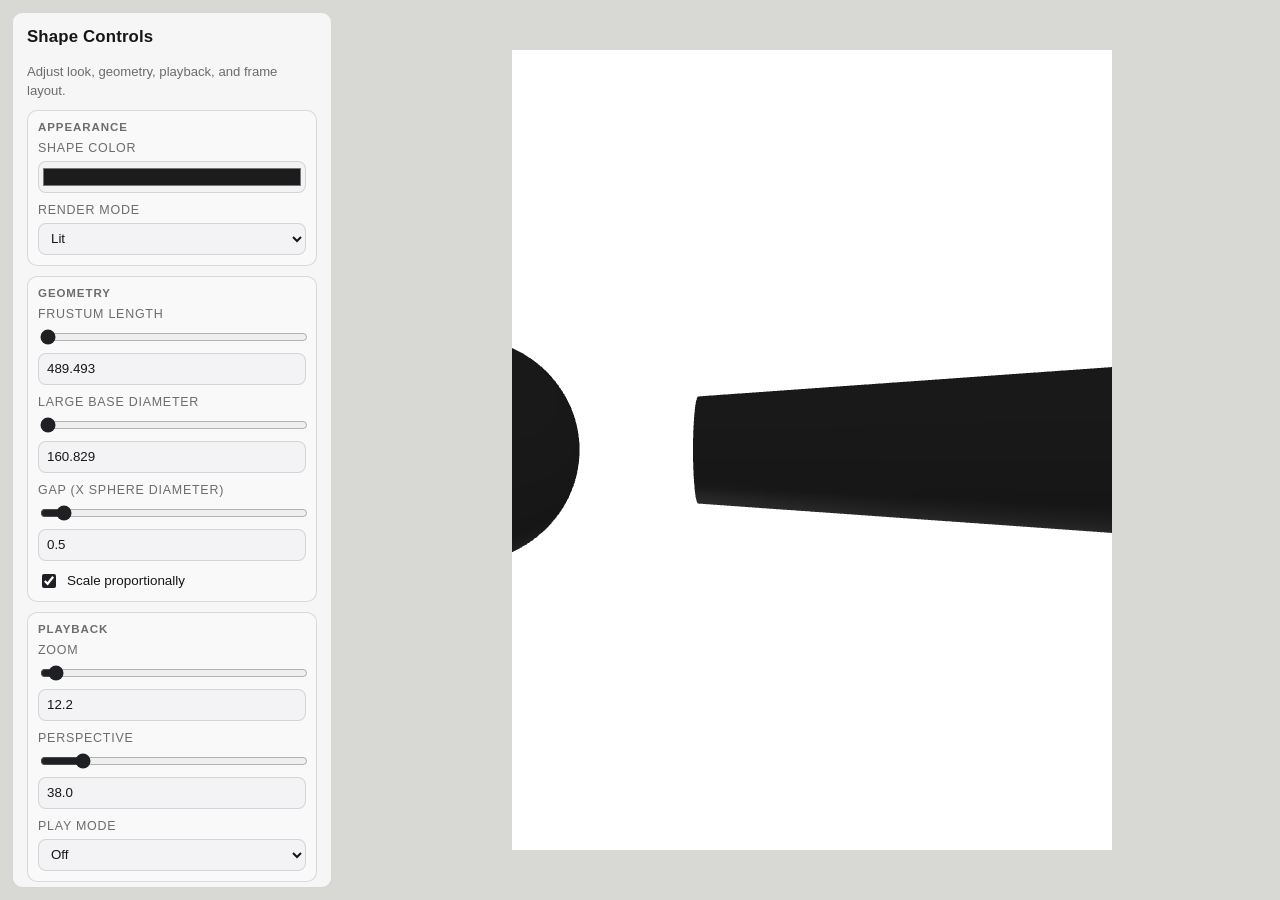
==== index.html @ 9951b4b7 "Refine interaction, geometry, and OLAB assets" ====
<!DOCTYPE html>
<html lang="en">
  <head>
    <meta charset="UTF-8" />
    <meta name="viewport" content="width=device-width, initial-scale=1.0" />
    <title>Sphere and Conical Frustum</title>
    <link rel="stylesheet" href="./styles.css" />
  </head>
  <body>
    <aside class="ui-panel">
      <h1>Shape Controls</h1>
      <p class="ui-subtitle">Adjust look, geometry, playback, and frame layout.</p>

      <section class="ui-group">
        <h2 class="group-title">Appearance</h2>
        <label class="field">
          <span>Shape color</span>
          <input id="shape-color" type="color" value="#1c1c1c" />
        </label>

        <label class="field">
          <span>Render mode</span>
          <select id="shading-mode">
            <option value="lit" selected>Lit</option>
            <option value="flat">Flat color</option>
            <option value="depth">Depth map</option>
          </select>
        </label>

        <div id="depth-controls" class="mode5-controls" hidden>
          <label class="toggle">
            <input id="depth-blur-toggle" type="checkbox" />
            <span>模糊</span>
          </label>
          <label class="toggle">
            <input id="depth-dynamic-toggle" type="checkbox" />
            <span>动态</span>
          </label>
        </div>
      </section>

      <section class="ui-group">
        <h2 class="group-title">Geometry</h2>
        <label class="field">
          <span>Frustum length</span>
          <input id="frustum-length-range" type="range" min="489.493138" max="10000" step="0.1" value="489.493138" />
          <input id="frustum-length-number" type="number" min="489.493138" max="10000" step="0.1" value="489.493138" />
        </label>

        <label class="field">
          <span>Large base diameter</span>
          <input id="frustum-diameter-range" type="range" min="160.829039" max="3285.6240" step="0.1" value="160.829039" />
          <input id="frustum-diameter-number" type="number" min="160.829039" max="3285.6240" step="0.1" value="160.829039" />
        </label>

        <label class="field">
          <span>Gap (x sphere diameter)</span>
          <input id="gap-range" type="range" min="0" max="8" step="0.1" value="0.5" />
          <input id="gap-number" type="number" min="0" max="8" step="0.1" value="0.5" />
        </label>

        <label class="toggle">
          <input id="proportion-lock" type="checkbox" checked />
          <span>Scale proportionally</span>
        </label>
      </section>

      <section class="ui-group">
        <h2 class="group-title">Playback</h2>
        <label class="field">
          <span>Zoom</span>
          <input id="zoom-range" type="range" min="5" max="220" step="0.1" value="12.2" />
          <input id="zoom-number" type="number" min="5" max="220" step="0.1" value="12.2" />
        </label>

        <label class="field">
          <span>Perspective</span>
          <input id="perspective-range" type="range" min="12" max="200" step="0.1" value="38" />
          <input id="perspective-number" type="number" min="12" max="200" step="0.1" value="38" />
        </label>

        <label class="field">
          <span>Play mode</span>
          <select id="play-mode">
            <option value="off" selected>Off</option>
            <option value="play1">1 Organic orbit</option>
            <option value="play2">2 Organic size flow</option>
            <option value="play3">3 Long fixed orbit</option>
            <option value="play4">4 Auto-fit frustum</option>
            <option value="play5">5 Hold-spin loop</option>
            <option value="play6">6 Shape / OLAB switch</option>
          </select>
        </label>

        <div id="mode4-controls" class="mode4-controls" hidden>
          <label class="field">
            <span>5 expanded length</span>
            <input
              id="mode4-expanded-length-input"
              type="number"
              min="489.493138"
              max="10000"
              step="1"
              value="3500"
            />
          </label>

          <label class="field">
            <span>5 easing</span>
            <input id="mode4-ease-range" type="range" min="0" max="1" step="0.01" value="1" />
            <input id="mode4-ease-number" type="number" min="0" max="1" step="0.01" value="1" />
          </label>

          <label class="field">
            <span>5 zoom amount</span>
            <input id="mode4-zoom-amount-range" type="range" min="0" max="120" step="0.1" value="120" />
            <input id="mode4-zoom-amount-number" type="number" min="0" max="120" step="0.1" value="120" />
          </label>

          <label class="field">
            <span>5 image mode</span>
            <select id="mode4-image-mode">
              <option value="mask" selected>Mask (screen-locked)</option>
              <option value="follow">Follow base rotation</option>
            </select>
          </label>

          <label class="field">
            <span>5 mask images</span>
            <input id="mode4-images-input" type="file" accept="image/*" multiple />
          </label>
          <button id="clear-mode4-images-btn" type="button">Clear Play5 Images</button>
          <input id="mode4-replace-input" type="file" accept="image/*" hidden />
          <div id="mode4-images-list" class="mode4-images-list"></div>
          <p id="mode4-images-status" class="copy-status"></p>
        </div>

        <div id="mode5-controls" class="mode5-controls" hidden>
          <label class="field">
            <span>6 center mode</span>
            <select id="mode5-center-mode">
              <option value="anchor" selected>Sphere / O center</option>
              <option value="full">Whole figure center (realtime)</option>
            </select>
          </label>
          <label class="toggle">
            <input id="mode5-stack-toggle" type="checkbox" />
            <span>6 stacked swap</span>
          </label>
        </div>
      </section>

      <section class="ui-group">
        <h2 class="group-title">Frame</h2>
        <label class="field">
          <span>Frame background</span>
          <input id="frame-bg-color" type="color" value="#ffffff" />
        </label>

        <div class="frame-size">
          <label class="field compact">
            <span>Frame width</span>
            <input id="frame-width-input" type="number" min="260" max="2200" step="1" value="600" />
          </label>
          <label class="field compact">
            <span>Frame height</span>
            <input id="frame-height-input" type="number" min="300" max="2200" step="1" value="800" />
          </label>
        </div>

        <label class="field">
          <span>Background image</span>
          <input id="frame-image-input" type="file" accept="image/*" />
        </label>
        <button id="clear-image-btn" type="button">Clear Background Image</button>
      </section>

      <section class="ui-group">
        <h2 class="group-title">Rotation</h2>
        <div class="angles">
          <label><span>X</span><input id="rot-x-input" type="number" step="0.1" value="0" /></label>
          <label><span>Y</span><input id="rot-y-input" type="number" step="0.1" value="0" /></label>
          <label><span>Z</span><input id="rot-z-input" type="number" step="0.1" value="0" /></label>
        </div>
      </section>

      <section class="ui-group ui-actions">
        <button id="reset-btn" type="button">Reset</button>
        <button id="copy-svg-btn" type="button">Copy Current Frame As SVG</button>
      </section>
      <p id="copy-status" class="copy-status"></p>
    </aside>

    <main id="frame-shell">
      <div id="frame" style="width: 600px; height: 800px">
        <img id="frame-bg-image" alt="" />
        <div id="mode5-olab-wrap" class="mode5-olab-wrap" aria-hidden="true">
          <svg id="mode5-olab-svg" class="mode5-olab-svg" viewBox="0 0 155 47" xmlns="http://www.w3.org/2000/svg" aria-hidden="true">
            <g id="mode5-olab-lab" class="mode5-olab-lab">
              <path fill-rule="evenodd" clip-rule="evenodd" d="M67.8354 36.6297H77.8176V46.1561H67.4966C65.9109 46.1561 64.391 45.5224 63.2748 44.3959L60.071 41.1625C58.9683 40.0495 58.3496 38.5461 58.3496 36.9794L58.3496 0H67.8354V36.6297Z" fill="currentColor"/>
              <path fill-rule="evenodd" clip-rule="evenodd" d="M99.0328 8.7989C106.7 8.79955 112.915 15.0164 112.915 22.6835V36.6675H117.485V46.1289H105.853V36.9833H103.513L100.893 41.4563C99.0394 44.6208 95.647 46.5654 91.9796 46.5654L91.3666 46.5491H91.3544C85.0505 46.2304 80.2625 41.7082 79.9362 35.3866V35.3745L79.9199 34.7614V34.7513C79.92 28.1611 85.4693 22.6663 92.2882 22.6815L97.9005 22.6926L103.513 22.7038V22.1862C103.512 19.7118 101.507 17.7069 99.0328 17.7061L83.9594 17.7041L83.9635 8.79688L99.0328 8.7989ZM92.2679 30.7219C90.3013 30.7177 88.7138 32.2959 88.7135 34.2296C88.7135 36.0873 90.2015 37.7718 92.3592 37.7718C96.7149 37.7714 103.178 31.3239 103.178 31.3239V30.7219H92.2679Z" fill="currentColor"/>
              <path fill-rule="evenodd" clip-rule="evenodd" d="M129.517 16.9707H131.866L134.06 13.2678C135.791 10.3461 138.94 8.55895 142.336 8.57027C150.042 8.5759 154.988 15.9028 154.988 25.1932V29.8234C154.988 38.9702 150.301 46.5641 142.336 46.5641C138.939 46.5641 135.795 44.7687 134.069 41.8431L131.866 38.1097H129.517V46.1621H119.977V0H129.517V16.9707ZM138.246 17.7921C133.951 17.7926 130.934 22.2185 130.934 25.1932V29.8234C130.934 33.4949 134.609 37.334 138.246 37.3341C142.716 37.3333 145.559 33.3132 145.559 29.8234V25.1932C145.558 22.2654 143.177 17.7921 138.246 17.7921Z" fill="currentColor"/>
            </g>
            <path fill-rule="evenodd" clip-rule="evenodd" d="M18.9553 8.63281C29.423 8.63336 37.9085 17.1203 37.9085 27.5881C37.9083 38.0557 29.4228 46.5408 18.9553 46.5414C8.48735 46.5414 0.00026142 38.0561 0 27.5881C0 17.12 8.48715 8.63281 18.9553 8.63281ZM18.9492 18.4434C13.8993 18.4437 9.8065 22.538 9.80649 27.5881C9.80649 32.6382 13.8993 36.7325 18.9492 36.7328C23.9995 36.7328 28.0939 32.6384 28.0939 27.5881C28.0939 22.5378 23.9995 18.4434 18.9492 18.4434Z" fill="currentColor"/>
          </svg>
        </div>
        <canvas id="scene"></canvas>
      </div>
      <div id="resize-handle" aria-label="Resize frame" title="Drag to resize"></div>
    </main>

    <script>
      (function () {
        function showError(message) {
          var box = document.getElementById("runtime-error-box");
          if (!box) {
            box = document.createElement("div");
            box.id = "runtime-error-box";
            box.style.position = "fixed";
            box.style.right = "14px";
            box.style.bottom = "14px";
            box.style.maxWidth = "min(560px, calc(100vw - 28px))";
            box.style.padding = "10px 12px";
            box.style.borderRadius = "12px";
            box.style.fontFamily = "ui-monospace, SFMono-Regular, Menlo, monospace";
            box.style.fontSize = "12px";
            box.style.lineHeight = "1.4";
            box.style.color = "#fff";
            box.style.background = "rgba(140, 10, 10, 0.9)";
            box.style.boxShadow = "0 10px 30px rgba(0,0,0,0.25)";
            box.style.zIndex = "9999";
            document.body.appendChild(box);
          }
          box.textContent = message;
        }

        window.addEventListener("error", function (event) {
          if (!event) return;
          var msg = event.message || "Unknown runtime error";
          var file = event.filename ? " @ " + event.filename : "";
          var line = event.lineno ? ":" + event.lineno : "";
          showError("JS Error: " + msg + file + line);
        });

        window.addEventListener("unhandledrejection", function (event) {
          var reason = event && event.reason ? String(event.reason) : "Unknown promise rejection";
          showError("Promise Error: " + reason);
        });
      })();
    </script>
    <script src="./main.js"></script>
  </body>
</html>
---- styles.css ----
:root {
  --bg-flat: #d8d8d4;
  --panel: rgba(248, 248, 249, 0.94);
  --frame-bg: #ffffff;
  --text: #151618;
  --muted: rgba(21, 22, 24, 0.62);
  --border: rgba(21, 22, 24, 0.14);
  --accent: #1f2023;
}

* {
  box-sizing: border-box;
}

html,
body {
  margin: 0;
  width: 100%;
  height: 100%;
  overflow: hidden;
  background: var(--bg-flat);
  color: var(--text);
  font-family:
    Arial,
    "Helvetica Neue",
    "Noto Sans SC",
    "PingFang SC",
    "Microsoft YaHei",
    sans-serif;
}

body {
  position: relative;
}

.ui-panel {
  position: fixed;
  top: 12px;
  left: 12px;
  bottom: 12px;
  z-index: 10;
  width: min(320px, calc(100vw - 24px));
  padding: 14px 14px 16px;
  border: 1px solid var(--border);
  border-radius: 10px;
  background: var(--panel);
  backdrop-filter: blur(6px);
  overflow: auto;
  display: grid;
  align-content: start;
  gap: 10px;
}

.ui-panel h1 {
  margin: 0;
  font-size: 1.05rem;
  font-weight: 600;
  letter-spacing: 0.01em;
}

.ui-subtitle {
  margin: 0.3rem 0 0;
  color: var(--muted);
  font-size: 0.82rem;
  line-height: 1.45;
}

.ui-group {
  border: 1px solid var(--border);
  border-radius: 10px;
  background: rgba(255, 255, 255, 0.3);
  padding: 10px;
}

.group-title {
  margin: 0 0 8px;
  font-size: 0.72rem;
  text-transform: uppercase;
  letter-spacing: 0.08em;
  color: var(--muted);
  font-weight: 600;
}

.field {
  display: grid;
  gap: 6px;
  margin: 0;
}

.field span {
  font-size: 0.78rem;
  text-transform: uppercase;
  letter-spacing: 0.06em;
  color: var(--muted);
}

.field input[type="range"] {
  width: 100%;
  accent-color: var(--accent);
}

.ui-group .field + .field {
  margin-top: 10px;
}

.field input[type="number"],
.field input[type="color"],
.field select {
  width: 100%;
  height: 32px;
  border: 1px solid var(--border);
  border-radius: 8px;
  background: #f3f3f5;
  color: var(--text);
  padding: 6px 8px;
  font-family: inherit;
  outline: none;
  transition: border-color 120ms ease;
}

.field input[type="number"]:focus,
.field input[type="color"]:focus,
.field select:focus {
  border-color: rgba(31, 32, 35, 0.45);
}

.field input[type="file"] {
  width: 100%;
  min-height: 32px;
  border: 1px solid var(--border);
  border-radius: 8px;
  background: #f3f3f5;
  color: var(--muted);
  padding: 5px 7px;
  font-family: inherit;
  font-size: 0.78rem;
}

.field input[type="file"]::file-selector-button {
  margin-right: 10px;
  border: 1px solid var(--border);
  border-radius: 6px;
  background: #ececef;
  color: var(--text);
  padding: 5px 8px;
  font-family: inherit;
  font-size: 0.78rem;
  cursor: pointer;
}

.field input[type="color"] {
  padding: 2px;
}

.toggle {
  display: flex;
  align-items: center;
  gap: 8px;
  margin: 10px 0 0;
  font-size: 0.84rem;
}

.toggle input {
  width: 14px;
  height: 14px;
  accent-color: var(--accent);
}

.frame-size {
  display: grid;
  grid-template-columns: 1fr 1fr;
  gap: 8px;
}

.frame-size .field + .field {
  margin-top: 0;
}

.field.compact {
  margin-bottom: 0;
}

#reset-btn {
  width: 100%;
  height: 34px;
  border: 1px solid var(--border);
  border-radius: 8px;
  background: #f0f0f2;
  color: var(--text);
  font: inherit;
  font-size: 0.86rem;
  letter-spacing: 0.02em;
  cursor: pointer;
}

#reset-btn:hover {
  background: #e8e8eb;
}

#copy-svg-btn {
  width: 100%;
  height: 34px;
  border: 1px solid var(--border);
  border-radius: 8px;
  background: #f0f0f2;
  color: var(--text);
  font: inherit;
  font-size: 0.84rem;
  letter-spacing: 0.01em;
  cursor: pointer;
}

#copy-svg-btn:hover {
  background: #e8e8eb;
}

#clear-image-btn,
#clear-mode4-images-btn {
  margin-top: 8px;
  width: 100%;
  height: 32px;
  border: 1px solid var(--border);
  border-radius: 8px;
  background: #f3f3f5;
  color: var(--text);
  font: inherit;
  font-size: 0.8rem;
  letter-spacing: 0.01em;
  cursor: pointer;
}

.mode4-controls {
  margin-top: 10px;
  padding-top: 10px;
  border-top: 1px solid var(--border);
}

.mode5-controls {
  margin-top: 10px;
  padding-top: 10px;
  border-top: 1px solid var(--border);
}

.ui-actions {
  display: grid;
  gap: 8px;
}

#clear-image-btn:hover,
#clear-mode4-images-btn:hover {
  background: #ececef;
}

.mode4-images-list {
  margin-top: 8px;
  display: grid;
  gap: 8px;
}

.mode4-images-empty {
  border: 1px dashed var(--border);
  border-radius: 8px;
  padding: 8px;
  font-size: 0.76rem;
  color: var(--muted);
  background: #f3f3f5;
}

.mode4-image-item {
  display: grid;
  grid-template-columns: 56px 1fr;
  gap: 8px;
  padding: 7px;
  border: 1px solid var(--border);
  border-radius: 8px;
  background: #f5f5f7;
}

.mode4-image-item.is-current {
  border-color: rgba(31, 32, 35, 0.35);
  background: #efeff2;
}

.mode4-image-thumb {
  width: 56px;
  height: 56px;
  border-radius: 6px;
  object-fit: cover;
  border: 1px solid rgba(21, 22, 24, 0.12);
  background: #e9e9ec;
}

.mode4-image-main {
  min-width: 0;
  display: grid;
  gap: 6px;
}

.mode4-image-label {
  font-size: 0.75rem;
  color: var(--text);
  white-space: nowrap;
  overflow: hidden;
  text-overflow: ellipsis;
}

.mode4-image-actions {
  display: flex;
  gap: 6px;
}

.mode4-image-actions button {
  height: 24px;
  padding: 0 8px;
  border: 1px solid var(--border);
  border-radius: 6px;
  background: #eeeeF1;
  color: var(--text);
  font: inherit;
  font-size: 0.72rem;
  cursor: pointer;
}

.mode4-image-actions button:hover {
  background: #e5e5e9;
}

.angles {
  margin-top: 10px;
  padding: 8px 10px;
  border: 1px solid var(--border);
  border-radius: 8px;
  background: #f3f3f5;
  display: grid;
  gap: 4px;
}

.angles label {
  display: flex;
  align-items: center;
  justify-content: space-between;
  font-size: 0.78rem;
  gap: 8px;
}

.angles span {
  text-transform: uppercase;
  letter-spacing: 0.05em;
  color: var(--muted);
}

.angles output {
  font-family: ui-monospace, SFMono-Regular, Menlo, monospace;
  color: var(--text);
}

.angles input {
  width: 86px;
  height: 26px;
  border: 1px solid var(--border);
  border-radius: 6px;
  background: #f7f7f8;
  color: var(--text);
  padding: 2px 6px;
  text-align: right;
  font-family: ui-monospace, SFMono-Regular, Menlo, monospace;
}

.copy-status {
  min-height: 1.1em;
  margin: 0;
  font-size: 0.76rem;
  color: var(--muted);
}

#frame-shell {
  position: fixed;
  left: var(--workspace-left, 0px);
  top: 0;
  right: 0;
  bottom: 0;
  display: flex;
  align-items: center;
  justify-content: center;
  z-index: 1;
  --frame-w: 600px;
  --frame-h: 800px;
  pointer-events: none;
}

#frame {
  position: relative;
  background: var(--frame-bg);
  overflow: hidden;
  pointer-events: auto;
  perspective: 980px;
  transform-style: preserve-3d;
}

#frame-bg-image {
  position: absolute;
  inset: 0;
  width: 100%;
  height: 100%;
  object-fit: contain;
  z-index: 0;
  pointer-events: none;
  user-select: none;
  display: none;
}

#frame.has-image #frame-bg-image {
  display: block;
}

#mode5-olab-wrap,
.mode5-olab-wrap {
  position: absolute;
  left: 0;
  top: 0;
  width: 0;
  height: 0;
  z-index: 2;
  pointer-events: none;
  display: none;
  transform-style: preserve-3d;
  will-change: transform, left, top, width, height;
}

#frame.mode5-olab-active #mode5-olab-wrap,
#frame.mode5-olab-active .mode5-olab-wrap {
  display: block;
}

#mode5-olab-svg,
.mode5-olab-svg {
  position: absolute;
  inset: 0;
  width: 100%;
  height: 100%;
  display: block;
  color: var(--text);
  transform-style: preserve-3d;
  transform-box: view-box;
  transform-origin: 18.95425px 27.587105px;
  backface-visibility: visible;
  -webkit-backface-visibility: visible;
  will-change: transform;
}

#mode5-olab-o-svg,
.mode5-olab-o-svg {
  position: absolute;
  inset: 0;
  width: 100%;
  height: 100%;
  display: block;
  color: var(--text);
}

#scene {
  position: relative;
  z-index: 1;
  display: block;
  width: 100%;
  height: 100%;
  cursor: grab;
  touch-action: none;
}

#scene:active {
  cursor: grabbing;
}

#resize-handle {
  position: absolute;
  left: calc(50% + var(--frame-w) / 2 + 8px);
  top: calc(50% + var(--frame-h) / 2 + 8px);
  width: 16px;
  height: 16px;
  cursor: nwse-resize;
  border-right: 2px solid rgba(31, 32, 35, 0.55);
  border-bottom: 2px solid rgba(31, 32, 35, 0.55);
  opacity: 0;
  transition: opacity 140ms ease;
  pointer-events: auto;
}

#frame-shell:hover #resize-handle,
#resize-handle:hover,
#resize-handle.active {
  opacity: 1;
}

@media (max-width: 640px) {
  .ui-panel {
    top: 8px;
    left: 8px;
    right: 8px;
    bottom: auto;
    width: auto;
    max-height: min(58vh, 460px);
  }

  #frame {
    max-width: calc(100vw - 14px);
    max-height: calc(100vh - 14px);
  }

  #resize-handle {
    left: calc(50% + var(--frame-w) / 2 + 5px);
    top: calc(50% + var(--frame-h) / 2 + 5px);
  }
}
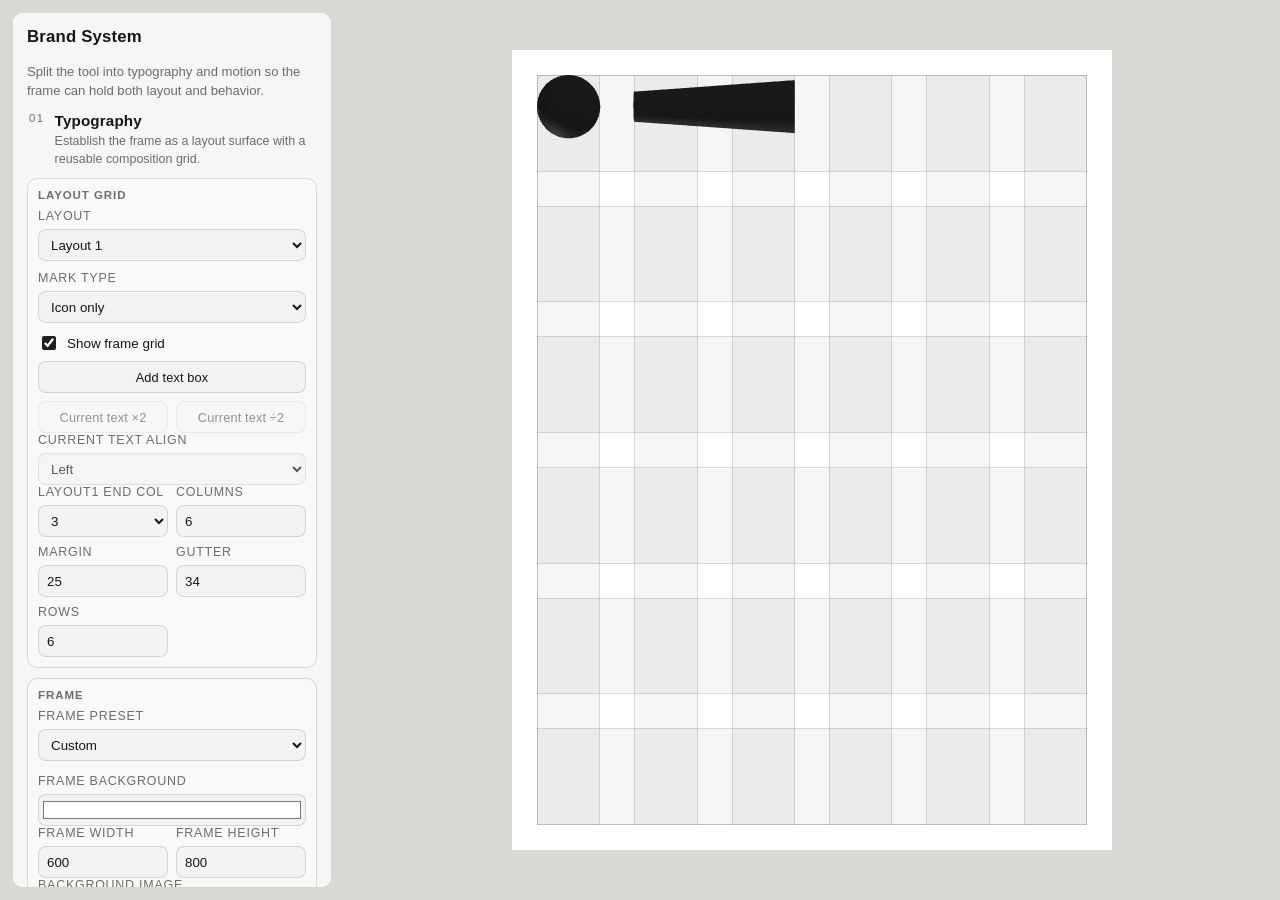
==== commit c8c409c3: "Switch text boxes to SVG bbox measurement" ====
--- a/index.html
+++ b/index.html
@@ -8,75 +8,206 @@
   </head>
   <body>
     <aside class="ui-panel">
-      <h1>Shape Controls</h1>
-      <p class="ui-subtitle">Adjust look, geometry, playback, and frame layout.</p>
-
-      <section class="ui-group">
-        <h2 class="group-title">Appearance</h2>
-        <label class="field">
-          <span>Shape color</span>
-          <input id="shape-color" type="color" value="#1c1c1c" />
-        </label>
-
-        <label class="field">
-          <span>Render mode</span>
-          <select id="shading-mode">
-            <option value="lit" selected>Lit</option>
-            <option value="flat">Flat color</option>
-            <option value="depth">Depth map</option>
-          </select>
-        </label>
-
-        <div id="depth-controls" class="mode5-controls" hidden>
-          <label class="toggle">
-            <input id="depth-blur-toggle" type="checkbox" />
-            <span>模糊</span>
-          </label>
-          <label class="toggle">
-            <input id="depth-dynamic-toggle" type="checkbox" />
-            <span>动态</span>
-          </label>
-        </div>
+      <h1>Brand System</h1>
+      <p class="ui-subtitle">Split the tool into typography and motion so the frame can hold both layout and behavior.</p>
+
+      <section class="ui-section">
+        <div class="section-head">
+          <p class="section-index">01</p>
+          <div class="section-copy">
+            <h2>Typography</h2>
+            <p>Establish the frame as a layout surface with a reusable composition grid.</p>
+          </div>
+        </div>
+
+        <section class="ui-group">
+          <h2 class="group-title">Layout Grid</h2>
+          <label class="field">
+            <span>Layout</span>
+            <select id="type-layout-select">
+              <option value="free">Free</option>
+              <option value="layout1" selected>Layout 1</option>
+            </select>
+          </label>
+
+          <label class="field">
+            <span>Mark type</span>
+            <select id="type-mark-mode-select">
+              <option value="icon" selected>Icon only</option>
+              <option value="combination">Combination mark</option>
+              <option value="separate">Separate mark</option>
+              <option value="wordmark">Wordmark only</option>
+            </select>
+          </label>
+
+          <label class="toggle">
+            <input id="type-grid-toggle" type="checkbox" checked />
+            <span>Show frame grid</span>
+          </label>
+
+          <button id="type-add-text-btn" type="button">Add text box</button>
+
+          <div class="field-grid field-grid-compact">
+            <button id="type-text-scale-up-btn" type="button">Current text ×2</button>
+            <button id="type-text-scale-down-btn" type="button">Current text ÷2</button>
+          </div>
+
+          <label class="field">
+            <span>Current text align</span>
+            <select id="type-text-align-select">
+              <option value="left" selected>Left</option>
+              <option value="center">Center</option>
+            </select>
+          </label>
+
+          <div class="field-grid field-grid-compact">
+            <label class="field compact">
+              <span>Layout1 end col</span>
+              <select id="type-layout1-end-col-input">
+                <option value="1">1</option>
+                <option value="2">2</option>
+                <option value="3" selected>3</option>
+                <option value="6">6</option>
+              </select>
+            </label>
+            <label class="field compact">
+              <span>Columns</span>
+              <input id="type-grid-columns-input" type="number" min="2" max="12" step="1" value="6" />
+            </label>
+            <label class="field compact">
+              <span>Margin</span>
+              <input id="type-grid-margin-input" type="number" min="0" max="240" step="1" value="48" />
+            </label>
+            <label class="field compact">
+              <span>Gutter</span>
+              <input id="type-grid-gutter-input" type="number" min="0" max="120" step="1" value="16" />
+            </label>
+            <label class="field compact">
+              <span>Rows</span>
+              <input id="type-grid-baseline-input" type="number" min="6" max="6" step="1" value="6" disabled />
+            </label>
+          </div>
+        </section>
+
+        <section class="ui-group">
+          <h2 class="group-title">Frame</h2>
+          <label class="field">
+            <span>Frame preset</span>
+            <select id="frame-preset-select">
+              <option value="custom" selected>Custom</option>
+              <option value="a4-portrait">A4 Portrait</option>
+              <option value="a4-landscape">A4 Landscape</option>
+              <option value="a5-portrait">A5 Portrait</option>
+              <option value="letter-portrait">US Letter Portrait</option>
+              <option value="letter-landscape">US Letter Landscape</option>
+              <option value="instagram-post">Instagram Post</option>
+              <option value="instagram-portrait">Instagram Portrait</option>
+              <option value="instagram-story">Instagram Story / Reel</option>
+              <option value="youtube-thumb">YouTube Thumbnail</option>
+              <option value="presentation-16x9">Presentation 16:9</option>
+            </select>
+          </label>
+          <p id="frame-preset-note" class="copy-status"></p>
+
+          <label class="field">
+            <span>Frame background</span>
+            <input id="frame-bg-color" type="color" value="#ffffff" />
+          </label>
+
+          <div class="frame-size">
+            <label class="field compact">
+              <span>Frame width</span>
+              <input id="frame-width-input" type="number" min="100" max="2200" step="1" value="600" />
+            </label>
+            <label class="field compact">
+              <span>Frame height</span>
+              <input id="frame-height-input" type="number" min="100" max="2200" step="1" value="800" />
+            </label>
+          </div>
+
+          <label class="field">
+            <span>Background image</span>
+            <input id="frame-image-input" type="file" accept="image/*" />
+          </label>
+          <button id="clear-image-btn" type="button">Clear Background Image</button>
+        </section>
       </section>
 
-      <section class="ui-group">
-        <h2 class="group-title">Geometry</h2>
-        <label class="field">
-          <span>Frustum length</span>
-          <input id="frustum-length-range" type="range" min="489.493138" max="10000" step="0.1" value="489.493138" />
-          <input id="frustum-length-number" type="number" min="489.493138" max="10000" step="0.1" value="489.493138" />
-        </label>
-
-        <label class="field">
-          <span>Large base diameter</span>
-          <input id="frustum-diameter-range" type="range" min="160.829039" max="3285.6240" step="0.1" value="160.829039" />
-          <input id="frustum-diameter-number" type="number" min="160.829039" max="3285.6240" step="0.1" value="160.829039" />
-        </label>
-
-        <label class="field">
-          <span>Gap (x sphere diameter)</span>
-          <input id="gap-range" type="range" min="0" max="8" step="0.1" value="0.5" />
-          <input id="gap-number" type="number" min="0" max="8" step="0.1" value="0.5" />
-        </label>
-
-        <label class="toggle">
-          <input id="proportion-lock" type="checkbox" checked />
-          <span>Scale proportionally</span>
-        </label>
-      </section>
-
-      <section class="ui-group">
-        <h2 class="group-title">Playback</h2>
-        <label class="field">
-          <span>Zoom</span>
-          <input id="zoom-range" type="range" min="5" max="220" step="0.1" value="12.2" />
-          <input id="zoom-number" type="number" min="5" max="220" step="0.1" value="12.2" />
-        </label>
+      <section class="ui-section">
+        <div class="section-head">
+          <p class="section-index">02</p>
+          <div class="section-copy">
+            <h2>Motion System</h2>
+            <p>Control the form, rendering, and all playback behaviors that drive the animated identity.</p>
+          </div>
+        </div>
+
+        <section class="ui-group">
+          <h2 class="group-title">Appearance</h2>
+          <label class="field">
+            <span>Shape color</span>
+            <input id="shape-color" type="color" value="#1c1c1c" />
+          </label>
+
+          <label class="field">
+            <span>Render mode</span>
+            <select id="shading-mode">
+              <option value="lit" selected>Lit</option>
+              <option value="flat">Flat color</option>
+              <option value="depth">Depth map</option>
+            </select>
+          </label>
+
+          <div id="depth-controls" class="mode5-controls" hidden>
+            <label class="toggle">
+              <input id="depth-blur-toggle" type="checkbox" />
+              <span>模糊</span>
+            </label>
+            <label class="toggle">
+              <input id="depth-dynamic-toggle" type="checkbox" />
+              <span>动态</span>
+            </label>
+          </div>
+        </section>
+
+        <section class="ui-group">
+          <h2 class="group-title">Geometry</h2>
+          <label class="field">
+            <span>Frustum length</span>
+            <input id="frustum-length-range" type="range" min="489.493138" max="10000" step="0.1" value="489.493138" />
+            <input id="frustum-length-number" type="number" min="489.493138" max="10000" step="0.1" value="489.493138" />
+          </label>
+
+          <label class="field">
+            <span>Large base diameter</span>
+            <input id="frustum-diameter-range" type="range" min="160.829039" max="3285.6240" step="0.1" value="160.829039" />
+            <input id="frustum-diameter-number" type="number" min="160.829039" max="3285.6240" step="0.1" value="160.829039" />
+          </label>
+
+          <label class="field">
+            <span>Gap (x sphere diameter)</span>
+            <input id="gap-range" type="range" min="0" max="8" step="0.1" value="0.5" />
+            <input id="gap-number" type="number" min="0" max="8" step="0.1" value="0.5" />
+          </label>
+
+          <label class="toggle">
+            <input id="proportion-lock" type="checkbox" checked />
+            <span>Scale proportionally</span>
+          </label>
+        </section>
+
+        <section class="ui-group">
+          <h2 class="group-title">Playback</h2>
+          <label class="field">
+            <span>Zoom</span>
+            <input id="zoom-range" type="range" min="5" max="5000" step="0.1" value="12.2" />
+            <input id="zoom-number" type="number" min="5" max="5000" step="0.1" value="12.2" />
+          </label>
 
         <label class="field">
           <span>Perspective</span>
-          <input id="perspective-range" type="range" min="12" max="200" step="0.1" value="38" />
-          <input id="perspective-number" type="number" min="12" max="200" step="0.1" value="38" />
+          <input id="perspective-range" type="range" min="0" max="200" step="0.1" value="0" />
+          <input id="perspective-number" type="number" min="0" max="200" step="0.1" value="0" />
         </label>
 
         <label class="field">
@@ -84,17 +215,29 @@
           <select id="play-mode">
             <option value="off" selected>Off</option>
             <option value="play1">1 Organic orbit</option>
-            <option value="play2">2 Organic size flow</option>
-            <option value="play3">3 Long fixed orbit</option>
-            <option value="play4">4 Auto-fit frustum</option>
-            <option value="play5">5 Hold-spin loop</option>
-            <option value="play6">6 Shape / OLAB switch</option>
+            <option value="play2">2 Horizontal orbit</option>
+            <option value="play4">3 Long fixed orbit</option>
+            <option value="play6">4 Hold-spin loop</option>
+            <option value="play7">5 Shape / OLAB switch</option>
+            <option value="play5">6 Top shape / text orbit</option>
           </select>
         </label>
 
+        <div id="mode1-controls" class="mode1-controls" hidden>
+          <label class="toggle">
+            <input id="play1-environment-toggle" type="checkbox" />
+            <span>360 environment</span>
+          </label>
+          <label class="field">
+            <span>Upload 360 photo</span>
+            <input id="play1-environment-input" type="file" accept="image/*,.exr" />
+          </label>
+          <button id="clear-play1-environment-btn" type="button">Clear Environment Photo</button>
+        </div>
+
         <div id="mode4-controls" class="mode4-controls" hidden>
           <label class="field">
-            <span>5 expanded length</span>
+            <span>4 expanded length</span>
             <input
               id="mode4-expanded-length-input"
               type="number"
@@ -106,19 +249,19 @@
           </label>
 
           <label class="field">
-            <span>5 easing</span>
+            <span>4 easing</span>
             <input id="mode4-ease-range" type="range" min="0" max="1" step="0.01" value="1" />
             <input id="mode4-ease-number" type="number" min="0" max="1" step="0.01" value="1" />
           </label>
 
           <label class="field">
-            <span>5 zoom amount</span>
+            <span>4 zoom amount</span>
             <input id="mode4-zoom-amount-range" type="range" min="0" max="120" step="0.1" value="120" />
             <input id="mode4-zoom-amount-number" type="number" min="0" max="120" step="0.1" value="120" />
           </label>
 
           <label class="field">
-            <span>5 image mode</span>
+            <span>4 image mode</span>
             <select id="mode4-image-mode">
               <option value="mask" selected>Mask (screen-locked)</option>
               <option value="follow">Follow base rotation</option>
@@ -126,10 +269,10 @@
           </label>
 
           <label class="field">
-            <span>5 mask images</span>
+            <span>4 mask images</span>
             <input id="mode4-images-input" type="file" accept="image/*" multiple />
           </label>
-          <button id="clear-mode4-images-btn" type="button">Clear Play5 Images</button>
+          <button id="clear-mode4-images-btn" type="button">Clear Play4 Images</button>
           <input id="mode4-replace-input" type="file" accept="image/*" hidden />
           <div id="mode4-images-list" class="mode4-images-list"></div>
           <p id="mode4-images-status" class="copy-status"></p>
@@ -137,7 +280,7 @@
 
         <div id="mode5-controls" class="mode5-controls" hidden>
           <label class="field">
-            <span>6 center mode</span>
+            <span>5 center mode</span>
             <select id="mode5-center-mode">
               <option value="anchor" selected>Sphere / O center</option>
               <option value="full">Whole figure center (realtime)</option>
@@ -145,55 +288,53 @@
           </label>
           <label class="toggle">
             <input id="mode5-stack-toggle" type="checkbox" />
-            <span>6 stacked swap</span>
-          </label>
-        </div>
-      </section>
-
-      <section class="ui-group">
-        <h2 class="group-title">Frame</h2>
-        <label class="field">
-          <span>Frame background</span>
-          <input id="frame-bg-color" type="color" value="#ffffff" />
-        </label>
-
-        <div class="frame-size">
-          <label class="field compact">
-            <span>Frame width</span>
-            <input id="frame-width-input" type="number" min="260" max="2200" step="1" value="600" />
-          </label>
-          <label class="field compact">
-            <span>Frame height</span>
-            <input id="frame-height-input" type="number" min="300" max="2200" step="1" value="800" />
-          </label>
-        </div>
-
-        <label class="field">
-          <span>Background image</span>
-          <input id="frame-image-input" type="file" accept="image/*" />
-        </label>
-        <button id="clear-image-btn" type="button">Clear Background Image</button>
-      </section>
-
-      <section class="ui-group">
-        <h2 class="group-title">Rotation</h2>
-        <div class="angles">
-          <label><span>X</span><input id="rot-x-input" type="number" step="0.1" value="0" /></label>
-          <label><span>Y</span><input id="rot-y-input" type="number" step="0.1" value="0" /></label>
-          <label><span>Z</span><input id="rot-z-input" type="number" step="0.1" value="0" /></label>
-        </div>
-      </section>
-
-      <section class="ui-group ui-actions">
-        <button id="reset-btn" type="button">Reset</button>
-        <button id="copy-svg-btn" type="button">Copy Current Frame As SVG</button>
+            <span>5 stacked swap</span>
+          </label>
+        </div>
+
+        <div id="mode6-controls" class="mode6-controls" hidden>
+          <label class="field">
+            <span>6 text segments</span>
+            <div id="mode6-segments-list" class="mode6-segments-list"></div>
+          </label>
+          <button id="mode6-add-segment-btn" type="button">Add text segment</button>
+          <label class="toggle">
+            <input id="mode6-fill-text-toggle" type="checkbox" />
+            <span>6 fill text size</span>
+          </label>
+        </div>
+
+        <section class="ui-group">
+          <h2 class="group-title">Rotation</h2>
+          <div class="angles">
+            <label><span>X</span><input id="rot-x-input" type="number" step="0.1" value="0" /></label>
+            <label><span>Y</span><input id="rot-y-input" type="number" step="0.1" value="0" /></label>
+            <label><span>Z</span><input id="rot-z-input" type="number" step="0.1" value="0" /></label>
+          </div>
+        </section>
+
+        <section class="ui-group ui-actions">
+          <button id="reset-btn" type="button">Reset</button>
+          <button id="copy-svg-btn" type="button">Copy Current Frame As SVG</button>
+        </section>
       </section>
       <p id="copy-status" class="copy-status"></p>
     </aside>
 
     <main id="frame-shell">
       <div id="frame" style="width: 600px; height: 800px">
+        <div id="play1-environment" aria-hidden="true"></div>
         <img id="frame-bg-image" alt="" />
+        <div id="type-grid" aria-hidden="true">
+          <div id="type-grid-columns"></div>
+          <div id="type-grid-baselines"></div>
+        </div>
+        <div id="type-text-layer" aria-hidden="true"></div>
+        <div id="mode6-text-orbit" class="mode6-text-orbit" aria-hidden="true">
+          <div id="mode6-text-carrier" class="mode6-text-carrier">
+            <div id="mode6-middle-text" class="mode6-middle-text">INSERT TEXT</div>
+          </div>
+        </div>
         <div id="mode5-olab-wrap" class="mode5-olab-wrap" aria-hidden="true">
           <svg id="mode5-olab-svg" class="mode5-olab-svg" viewBox="0 0 155 47" xmlns="http://www.w3.org/2000/svg" aria-hidden="true">
             <g id="mode5-olab-lab" class="mode5-olab-lab">
--- a/styles.css
+++ b/styles.css
@@ -1,3 +1,11 @@
+@font-face {
+  font-family: "Aeonik Fono";
+  src: url("file:///Users/huyi/Library/Fonts/AeonikFono-Medium.otf") format("opentype");
+  font-style: normal;
+  font-weight: 500;
+  font-display: swap;
+}
+
 :root {
   --bg-flat: #d8d8d4;
   --panel: rgba(248, 248, 249, 0.94);
@@ -6,6 +14,8 @@
   --muted: rgba(21, 22, 24, 0.62);
   --border: rgba(21, 22, 24, 0.14);
   --accent: #1f2023;
+  --grid-line: rgba(21, 22, 24, 0.12);
+  --grid-fill: rgba(21, 22, 24, 0.045);
 }
 
 * {
@@ -51,6 +61,46 @@
   gap: 10px;
 }
 
+.ui-section {
+  display: grid;
+  gap: 10px;
+}
+
+.section-head {
+  display: grid;
+  grid-template-columns: auto 1fr;
+  gap: 10px;
+  align-items: start;
+  padding: 2px 2px 0;
+}
+
+.section-index {
+  margin: 0;
+  font-size: 0.7rem;
+  letter-spacing: 0.14em;
+  text-transform: uppercase;
+  color: var(--muted);
+}
+
+.section-copy {
+  display: grid;
+  gap: 3px;
+}
+
+.section-copy h2 {
+  margin: 0;
+  font-size: 0.95rem;
+  font-weight: 600;
+  letter-spacing: 0.01em;
+}
+
+.section-copy p {
+  margin: 0;
+  color: var(--muted);
+  font-size: 0.78rem;
+  line-height: 1.45;
+}
+
 .ui-panel h1 {
   margin: 0;
   font-size: 1.05rem;
@@ -104,6 +154,8 @@
 }
 
 .field input[type="number"],
+.field input[type="text"],
+.field textarea,
 .field input[type="color"],
 .field select {
   width: 100%;
@@ -119,9 +171,19 @@
 }
 
 .field input[type="number"]:focus,
+.field input[type="text"]:focus,
+.field textarea:focus,
 .field input[type="color"]:focus,
 .field select:focus {
   border-color: rgba(31, 32, 35, 0.45);
+}
+
+.field textarea {
+  min-height: 96px;
+  height: auto;
+  padding: 8px;
+  resize: vertical;
+  line-height: 1.45;
 }
 
 .field input[type="file"] {
@@ -172,6 +234,16 @@
   gap: 8px;
 }
 
+.field-grid {
+  display: grid;
+  grid-template-columns: repeat(2, minmax(0, 1fr));
+  gap: 8px;
+}
+
+.field-grid-compact .field + .field {
+  margin-top: 0;
+}
+
 .frame-size .field + .field {
   margin-top: 0;
 }
@@ -215,7 +287,11 @@
 }
 
 #clear-image-btn,
-#clear-mode4-images-btn {
+#clear-mode4-images-btn,
+#clear-play1-environment-btn,
+#type-add-text-btn,
+#type-text-scale-up-btn,
+#type-text-scale-down-btn {
   margin-top: 8px;
   width: 100%;
   height: 32px;
@@ -235,20 +311,125 @@
   border-top: 1px solid var(--border);
 }
 
+.mode1-controls {
+  margin-top: 10px;
+  padding-top: 10px;
+  border-top: 1px solid var(--border);
+}
+
 .mode5-controls {
   margin-top: 10px;
   padding-top: 10px;
   border-top: 1px solid var(--border);
 }
 
+.mode6-controls {
+  margin-top: 10px;
+  padding-top: 10px;
+  border-top: 1px solid var(--border);
+}
+
+.mode6-segments-list {
+  display: grid;
+  gap: 8px;
+}
+
+.mode6-segment {
+  display: grid;
+  gap: 8px;
+  padding: 8px;
+  border: 1px solid var(--border);
+  border-radius: 10px;
+  background: #f5f5f7;
+}
+
+.mode6-segment-header {
+  display: flex;
+  align-items: center;
+  justify-content: space-between;
+  gap: 8px;
+}
+
+.mode6-segment-title {
+  font-size: 0.72rem;
+  font-weight: 600;
+  letter-spacing: 0.08em;
+  text-transform: uppercase;
+  color: var(--muted);
+}
+
+.mode6-segment-input {
+  width: 100%;
+  min-height: 84px;
+  border: 1px solid var(--border);
+  border-radius: 8px;
+  background: #f3f3f5;
+  color: var(--text);
+  padding: 8px;
+  font-family: inherit;
+  line-height: 1.45;
+  resize: vertical;
+  outline: none;
+  transition: border-color 120ms ease;
+}
+
+.mode6-segment-input:focus {
+  border-color: rgba(31, 32, 35, 0.45);
+}
+
+.mode6-segment-remove,
+#mode6-add-segment-btn {
+  width: 100%;
+  height: 32px;
+  border: 1px solid var(--border);
+  border-radius: 8px;
+  background: #f3f3f5;
+  color: var(--text);
+  font: inherit;
+  font-size: 0.8rem;
+  letter-spacing: 0.01em;
+  cursor: pointer;
+}
+
+.mode6-segment-remove {
+  width: auto;
+  min-width: 74px;
+  padding: 0 10px;
+}
+
+.mode6-segment-remove:hover,
+#mode6-add-segment-btn:hover {
+  background: #ececef;
+}
+
+.mode6-segment-remove:disabled {
+  opacity: 0.45;
+  cursor: default;
+}
+
 .ui-actions {
   display: grid;
   gap: 8px;
 }
 
 #clear-image-btn:hover,
-#clear-mode4-images-btn:hover {
+#clear-mode4-images-btn:hover,
+#clear-play1-environment-btn:hover,
+#type-add-text-btn:hover,
+#type-text-scale-up-btn:hover,
+#type-text-scale-down-btn:hover {
   background: #ececef;
+}
+
+#type-add-text-btn:disabled {
+  opacity: 0.45;
+  cursor: default;
+}
+
+#type-text-scale-up-btn:disabled,
+#type-text-scale-down-btn:disabled {
+  opacity: 0.45;
+  cursor: default;
 }
 
 .mode4-images-list {
@@ -395,6 +576,22 @@
   pointer-events: auto;
   perspective: 980px;
   transform-style: preserve-3d;
+  --type-grid-columns: 6;
+  --type-grid-rows: 6;
+  --type-grid-margin: 48px;
+  --type-grid-gutter: 16px;
+}
+
+#play1-environment {
+  display: none;
+}
+
+#play1-environment::after {
+  display: none;
+}
+
+#frame.play1-environment-active #play1-environment {
+  display: none;
 }
 
 #frame-bg-image {
@@ -413,14 +610,244 @@
   display: block;
 }
 
-#mode5-olab-wrap,
-.mode5-olab-wrap {
+#type-grid {
+  position: absolute;
+  inset: 0;
+  z-index: 1;
+  pointer-events: none;
+  display: none;
+}
+
+#frame.type-grid-visible #type-grid {
+  display: block;
+}
+
+#type-text-layer {
+  position: absolute;
+  inset: 0;
+  z-index: 4;
+  display: none;
+  pointer-events: none;
+}
+
+#frame.type-text-active #type-text-layer {
+  display: block;
+}
+
+.type-text-box {
+  position: absolute;
+  left: 0;
+  top: 0;
+  pointer-events: auto;
+  user-select: none;
+  cursor: move;
+}
+
+.type-text-box.is-dragging {
+  z-index: 2;
+}
+
+.type-text-box-corner {
+  position: absolute;
+  width: 10px;
+  height: 10px;
+  border: 1px solid rgba(21, 22, 24, 0.18);
+  border-radius: 999px;
+  background: rgba(255, 255, 255, 0.92);
+  opacity: 0;
+  transition: opacity 120ms ease, border-color 120ms ease;
+  pointer-events: none;
+}
+
+.type-text-box-corner[data-corner="tl"] {
+  left: 0;
+  top: 0;
+  transform: none;
+}
+
+.type-text-box-corner[data-corner="tr"] {
+  right: 0;
+  top: 0;
+  transform: none;
+}
+
+.type-text-box-corner[data-corner="bl"] {
+  left: 0;
+  bottom: 0;
+  transform: none;
+}
+
+.type-text-box-corner[data-corner="br"] {
+  right: 0;
+  bottom: 0;
+  transform: none;
+}
+
+.type-text-box:hover .type-text-box-corner,
+.type-text-box:focus-within .type-text-box-corner,
+.type-text-box.is-dragging .type-text-box-corner {
+  opacity: 1;
+}
+
+.type-text-box.is-editing {
+  cursor: text;
+}
+
+.type-text-box-content {
+  position: absolute;
+  left: 0;
+  top: 0;
+  display: inline-block;
+  width: max-content;
+  max-width: none;
+  min-width: 1ch;
+  min-height: 1em;
+  padding: 0;
+  margin: 0;
+  border: none;
+  background: transparent;
+  color: var(--text);
+  font-family:
+    "Aeonik Fono",
+    Arial,
+    "Helvetica Neue",
+    sans-serif;
+  font-weight: 500;
+  line-height: 1;
+  letter-spacing: -0.02em;
+  white-space: pre;
+  overflow-wrap: normal;
+  word-break: keep-all;
+  outline: none;
+  cursor: inherit;
+  user-select: none;
+  -webkit-font-smoothing: antialiased;
+  text-rendering: geometricPrecision;
+  font-synthesis: none;
+}
+
+.type-text-box.is-editing .type-text-box-content {
+  cursor: text;
+  user-select: text;
+}
+
+.type-text-box-content[contenteditable="true"]:focus-visible {
+  border-color: rgba(21, 22, 24, 0.42);
+  outline: none;
+}
+
+.type-text-box-content:empty::before {
+  content: attr(data-placeholder);
+  color: rgba(21, 22, 24, 0.32);
+}
+
+#type-grid::before {
+  content: "";
+  position: absolute;
+  inset: var(--type-grid-margin);
+  border: 1px solid var(--grid-line);
+}
+
+#type-grid-columns {
+  position: absolute;
+  inset: var(--type-grid-margin);
+  display: grid;
+  grid-template-columns: repeat(var(--type-grid-columns), minmax(0, 1fr));
+  column-gap: var(--type-grid-gutter);
+}
+
+.type-grid-column {
+  min-width: 0;
+  height: 100%;
+  background: var(--grid-fill);
+  border-left: 1px solid var(--grid-line);
+  border-right: 1px solid var(--grid-line);
+}
+
+#type-grid-baselines {
+  position: absolute;
+  inset: var(--type-grid-margin);
+  display: grid;
+  grid-template-rows: repeat(var(--type-grid-rows), minmax(0, 1fr));
+  row-gap: var(--type-grid-gutter);
+}
+
+.type-grid-row {
+  min-height: 0;
+  width: 100%;
+  background: var(--grid-fill);
+  border-top: 1px solid var(--grid-line);
+  border-bottom: 1px solid var(--grid-line);
+}
+
+.mode6-text-orbit,
+#mode6-text-orbit {
+  position: absolute;
+  left: 50%;
+  top: 50%;
+  width: 0;
+  height: 0;
+  z-index: 3;
+  display: none;
+  pointer-events: none;
+  transform-style: preserve-3d;
+  will-change: transform;
+}
+
+#frame.mode6-text-active .mode6-text-orbit,
+#frame.mode6-text-active #mode6-text-orbit {
+  display: block;
+}
+
+.mode6-text-carrier,
+#mode6-text-carrier {
   position: absolute;
   left: 0;
   top: 0;
   width: 0;
   height: 0;
-  z-index: 2;
+  transform-style: preserve-3d;
+  will-change: transform;
+}
+
+.mode6-middle-text,
+#mode6-middle-text {
+  position: absolute;
+  left: 0;
+  top: 0;
+  display: inline-block;
+  width: max-content;
+  max-width: none;
+  margin: 0;
+  color: var(--text);
+  font-family:
+    "Aeonik Fono",
+    Arial,
+    "Helvetica Neue",
+    sans-serif;
+  font-size: 44.15px;
+  font-weight: 500;
+  line-height: 0.84;
+  letter-spacing: -0.02em;
+  white-space: pre;
+  text-align: center;
+  transform-style: preserve-3d;
+  transform-origin: 50% 50%;
+  backface-visibility: hidden;
+  -webkit-font-smoothing: antialiased;
+  text-rendering: geometricPrecision;
+  font-synthesis: none;
+  will-change: transform;
+}
+
+#mode5-olab-wrap,
+.mode5-olab-wrap {
+  position: absolute;
+  left: 0;
+  top: 0;
+  width: 0;
+  height: 0;
+  z-index: 3;
   pointer-events: none;
   display: none;
   transform-style: preserve-3d;
@@ -460,7 +887,7 @@
 
 #scene {
   position: relative;
-  z-index: 1;
+  z-index: 2;
   display: block;
   width: 100%;
   height: 100%;
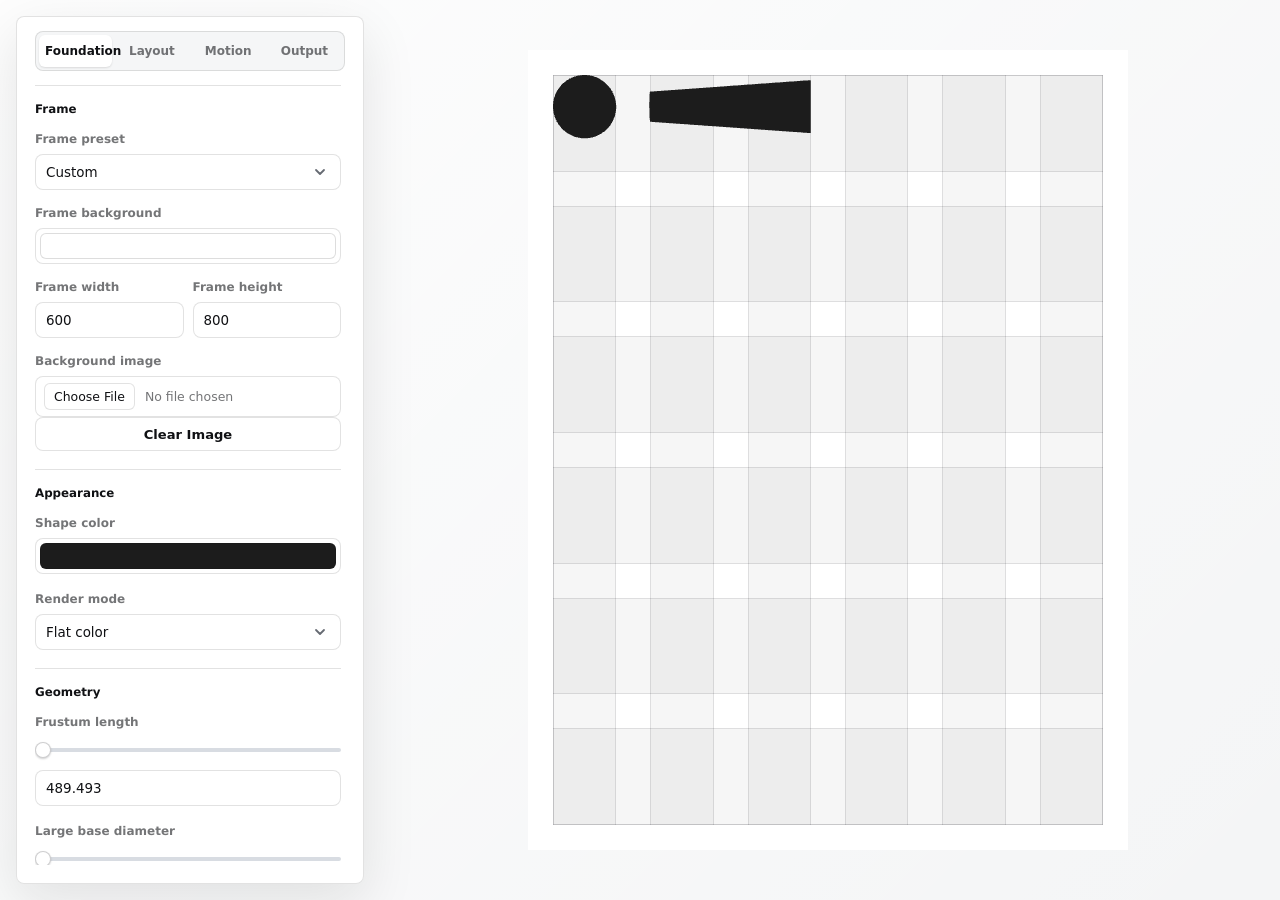
==== commit 338f3ffe: "Update text orbit controls" ====
--- a/index.html
+++ b/index.html
@@ -3,91 +3,25 @@
   <head>
     <meta charset="UTF-8" />
     <meta name="viewport" content="width=device-width, initial-scale=1.0" />
-    <title>Sphere and Conical Frustum</title>
+    <title>O.lab Studio</title>
     <link rel="stylesheet" href="./styles.css" />
   </head>
   <body>
     <aside class="ui-panel">
-      <h1>Brand System</h1>
-      <p class="ui-subtitle">Split the tool into typography and motion so the frame can hold both layout and behavior.</p>
-
-      <section class="ui-section">
+      <nav class="ui-tabs" aria-label="Control sections">
+        <button class="ui-tab is-active" type="button" data-tab-target="foundation" aria-selected="true">Foundation</button>
+        <button class="ui-tab" type="button" data-tab-target="layout" aria-selected="false">Layout</button>
+        <button class="ui-tab" type="button" data-tab-target="motion" aria-selected="false">Motion</button>
+        <button class="ui-tab" type="button" data-tab-target="output" aria-selected="false">Output</button>
+      </nav>
+
+      <section class="ui-section tab-panel is-active" data-tab-panel="foundation">
         <div class="section-head">
           <p class="section-index">01</p>
           <div class="section-copy">
-            <h2>Typography</h2>
-            <p>Establish the frame as a layout surface with a reusable composition grid.</p>
-          </div>
-        </div>
-
-        <section class="ui-group">
-          <h2 class="group-title">Layout Grid</h2>
-          <label class="field">
-            <span>Layout</span>
-            <select id="type-layout-select">
-              <option value="free">Free</option>
-              <option value="layout1" selected>Layout 1</option>
-            </select>
-          </label>
-
-          <label class="field">
-            <span>Mark type</span>
-            <select id="type-mark-mode-select">
-              <option value="icon" selected>Icon only</option>
-              <option value="combination">Combination mark</option>
-              <option value="separate">Separate mark</option>
-              <option value="wordmark">Wordmark only</option>
-            </select>
-          </label>
-
-          <label class="toggle">
-            <input id="type-grid-toggle" type="checkbox" checked />
-            <span>Show frame grid</span>
-          </label>
-
-          <button id="type-add-text-btn" type="button">Add text box</button>
-
-          <div class="field-grid field-grid-compact">
-            <button id="type-text-scale-up-btn" type="button">Current text ×2</button>
-            <button id="type-text-scale-down-btn" type="button">Current text ÷2</button>
-          </div>
-
-          <label class="field">
-            <span>Current text align</span>
-            <select id="type-text-align-select">
-              <option value="left" selected>Left</option>
-              <option value="center">Center</option>
-            </select>
-          </label>
-
-          <div class="field-grid field-grid-compact">
-            <label class="field compact">
-              <span>Layout1 end col</span>
-              <select id="type-layout1-end-col-input">
-                <option value="1">1</option>
-                <option value="2">2</option>
-                <option value="3" selected>3</option>
-                <option value="6">6</option>
-              </select>
-            </label>
-            <label class="field compact">
-              <span>Columns</span>
-              <input id="type-grid-columns-input" type="number" min="2" max="12" step="1" value="6" />
-            </label>
-            <label class="field compact">
-              <span>Margin</span>
-              <input id="type-grid-margin-input" type="number" min="0" max="240" step="1" value="48" />
-            </label>
-            <label class="field compact">
-              <span>Gutter</span>
-              <input id="type-grid-gutter-input" type="number" min="0" max="120" step="1" value="16" />
-            </label>
-            <label class="field compact">
-              <span>Rows</span>
-              <input id="type-grid-baseline-input" type="number" min="6" max="6" step="1" value="6" disabled />
-            </label>
-          </div>
-        </section>
+            <h2>Foundation</h2>
+          </div>
+        </div>
 
         <section class="ui-group">
           <h2 class="group-title">Frame</h2>
@@ -129,180 +63,277 @@
             <span>Background image</span>
             <input id="frame-image-input" type="file" accept="image/*" />
           </label>
-          <button id="clear-image-btn" type="button">Clear Background Image</button>
+          <button id="clear-image-btn" type="button">Clear Image</button>
+        </section>
+
+        <section class="ui-group">
+          <h2 class="group-title">Appearance</h2>
+          <label class="field">
+            <span>Shape color</span>
+            <input id="shape-color" type="color" value="#1c1c1c" />
+          </label>
+
+          <label class="field">
+            <span>Render mode</span>
+            <select id="shading-mode">
+              <option value="flat" selected>Flat color</option>
+              <option value="lit">Lit</option>
+            </select>
+          </label>
+        </section>
+
+        <section class="ui-group">
+          <h2 class="group-title">Geometry</h2>
+          <label class="field">
+            <span>Frustum length</span>
+            <input id="frustum-length-range" type="range" min="489.493138" max="10000" step="0.1" value="489.493138" />
+            <input id="frustum-length-number" type="number" min="489.493138" max="10000" step="0.1" value="489.493138" />
+          </label>
+
+          <label class="field">
+            <span>Large base diameter</span>
+            <input id="frustum-diameter-range" type="range" min="160.829039" max="3285.6240" step="0.1" value="160.829039" />
+            <input id="frustum-diameter-number" type="number" min="160.829039" max="3285.6240" step="0.1" value="160.829039" />
+          </label>
+
+          <label class="field">
+            <span>Gap (x sphere diameter)</span>
+            <input id="gap-range" type="range" min="0" max="8" step="0.1" value="0.5" />
+            <input id="gap-number" type="number" min="0" max="8" step="0.1" value="0.5" />
+          </label>
+
+          <label class="toggle">
+            <input id="proportion-lock" type="checkbox" checked />
+            <span>Scale proportionally</span>
+          </label>
+        </section>
+
+        <section class="ui-group">
+          <h2 class="group-title">Camera</h2>
+          <label class="field">
+            <span>Zoom</span>
+            <input id="zoom-range" type="range" min="5" max="5000" step="0.1" value="12.2" />
+            <input id="zoom-number" type="number" min="5" max="5000" step="0.1" value="12.2" />
+          </label>
+
+          <label class="field">
+            <span>Perspective</span>
+            <input id="perspective-range" type="range" min="0" max="200" step="0.1" value="0" />
+            <input id="perspective-number" type="number" min="0" max="200" step="0.1" value="0" />
+          </label>
         </section>
       </section>
 
-      <section class="ui-section">
+      <section class="ui-section tab-panel" data-tab-panel="layout" hidden>
         <div class="section-head">
           <p class="section-index">02</p>
           <div class="section-copy">
-            <h2>Motion System</h2>
-            <p>Control the form, rendering, and all playback behaviors that drive the animated identity.</p>
-          </div>
-        </div>
-
-        <section class="ui-group">
-          <h2 class="group-title">Appearance</h2>
-          <label class="field">
-            <span>Shape color</span>
-            <input id="shape-color" type="color" value="#1c1c1c" />
-          </label>
-
-          <label class="field">
-            <span>Render mode</span>
-            <select id="shading-mode">
-              <option value="lit" selected>Lit</option>
-              <option value="flat">Flat color</option>
-              <option value="depth">Depth map</option>
-            </select>
-          </label>
-
-          <div id="depth-controls" class="mode5-controls" hidden>
+            <h2>Layout</h2>
+          </div>
+        </div>
+
+        <section class="ui-group">
+          <h2 class="group-title">Layout Grid</h2>
+          <label class="field">
+            <span>Layout</span>
+            <select id="type-layout-select">
+              <option value="free">Free</option>
+              <option value="layout1" selected>Layout 1</option>
+            </select>
+          </label>
+
+          <label class="field">
+            <span>Mark type</span>
+            <select id="type-mark-mode-select">
+              <option value="icon" selected>Icon only</option>
+              <option value="combination">Combination mark</option>
+              <option value="separate">Separate mark</option>
+              <option value="wordmark">Wordmark only</option>
+            </select>
+          </label>
+
+          <label class="toggle">
+            <input id="type-grid-toggle" type="checkbox" checked />
+            <span>Show frame grid</span>
+          </label>
+
+          <button id="type-add-text-btn" type="button">Add Text</button>
+
+          <div class="field-grid field-grid-compact">
+            <button id="type-text-scale-up-btn" type="button">Scale ×2</button>
+            <button id="type-text-scale-down-btn" type="button">Scale ÷2</button>
+          </div>
+
+          <label class="field">
+            <span>Current text align</span>
+            <select id="type-text-align-select">
+              <option value="left" selected>Left</option>
+              <option value="center">Center</option>
+            </select>
+          </label>
+
+          <div class="field-grid field-grid-compact">
+            <label class="field compact">
+              <span>End column</span>
+              <select id="type-layout1-end-col-input">
+                <option value="1">1</option>
+                <option value="2">2</option>
+                <option value="3" selected>3</option>
+                <option value="6">6</option>
+              </select>
+            </label>
+            <label class="field compact">
+              <span>Columns</span>
+              <input id="type-grid-columns-input" type="number" min="2" max="12" step="1" value="6" />
+            </label>
+            <label class="field compact">
+              <span>Margin</span>
+              <input id="type-grid-margin-input" type="number" min="0" max="240" step="1" value="48" />
+            </label>
+            <label class="field compact">
+              <span>Gutter</span>
+              <input id="type-grid-gutter-input" type="number" min="0" max="120" step="1" value="16" />
+            </label>
+            <label class="field compact">
+              <span>Rows</span>
+              <input id="type-grid-baseline-input" type="number" min="6" max="6" step="1" value="6" disabled />
+            </label>
+          </div>
+        </section>
+      </section>
+
+      <section class="ui-section tab-panel" data-tab-panel="motion" hidden>
+        <div class="section-head">
+          <p class="section-index">03</p>
+          <div class="section-copy">
+            <h2>Motion</h2>
+          </div>
+        </div>
+
+        <section class="ui-group">
+          <h2 class="group-title">Playback</h2>
+          <label class="field">
+            <span>Play mode</span>
+            <select id="play-mode">
+              <option value="off" selected>Off</option>
+              <option value="play1">1 Organic orbit</option>
+              <option value="play2">2 Horizontal orbit</option>
+              <option value="play4">3 Long fixed orbit</option>
+              <option value="play6">4 Hold-spin loop</option>
+              <option value="play7">5 Shape / OLAB switch</option>
+              <option value="play5">6 Top shape / text orbit</option>
+            </select>
+          </label>
+
+          <div id="mode1-controls" class="mode1-controls" hidden>
             <label class="toggle">
-              <input id="depth-blur-toggle" type="checkbox" />
-              <span>模糊</span>
+              <input id="play1-environment-toggle" type="checkbox" />
+              <span>360 environment</span>
+            </label>
+            <label class="field">
+              <span>Upload 360 photo</span>
+              <input id="play1-environment-input" type="file" accept="image/*,.exr" />
+            </label>
+            <button id="clear-play1-environment-btn" type="button">Clear Environment</button>
+          </div>
+
+          <div id="mode4-controls" class="mode4-controls" hidden>
+            <label class="field">
+              <span>4 expanded length</span>
+              <input
+                id="mode4-expanded-length-input"
+                type="number"
+                min="489.493138"
+                max="10000"
+                step="1"
+                value="3500"
+              />
+            </label>
+
+            <label class="field">
+              <span>4 easing</span>
+              <input id="mode4-ease-range" type="range" min="0" max="1" step="0.01" value="1" />
+              <input id="mode4-ease-number" type="number" min="0" max="1" step="0.01" value="1" />
+            </label>
+
+            <label class="field">
+              <span>4 zoom amount</span>
+              <input id="mode4-zoom-amount-range" type="range" min="0" max="120" step="0.1" value="120" />
+              <input id="mode4-zoom-amount-number" type="number" min="0" max="120" step="0.1" value="120" />
+            </label>
+
+            <label class="field">
+              <span>4 image mode</span>
+              <select id="mode4-image-mode">
+                <option value="mask" selected>Mask (screen-locked)</option>
+                <option value="follow">Follow base rotation</option>
+              </select>
+            </label>
+
+            <label class="field">
+              <span>4 mask images</span>
+              <input id="mode4-images-input" type="file" accept="image/*" multiple />
+            </label>
+            <button id="clear-mode4-images-btn" type="button">Clear Masks</button>
+            <input id="mode4-replace-input" type="file" accept="image/*" hidden />
+            <div id="mode4-images-list" class="mode4-images-list"></div>
+            <p id="mode4-images-status" class="copy-status"></p>
+          </div>
+
+          <div id="mode5-controls" class="mode5-controls" hidden>
+            <label class="field">
+              <span>5 center mode</span>
+              <select id="mode5-center-mode">
+                <option value="anchor" selected>Sphere / O center</option>
+                <option value="full">Whole figure center (realtime)</option>
+              </select>
             </label>
             <label class="toggle">
-              <input id="depth-dynamic-toggle" type="checkbox" />
-              <span>动态</span>
-            </label>
-          </div>
-        </section>
-
-        <section class="ui-group">
-          <h2 class="group-title">Geometry</h2>
-          <label class="field">
-            <span>Frustum length</span>
-            <input id="frustum-length-range" type="range" min="489.493138" max="10000" step="0.1" value="489.493138" />
-            <input id="frustum-length-number" type="number" min="489.493138" max="10000" step="0.1" value="489.493138" />
-          </label>
-
-          <label class="field">
-            <span>Large base diameter</span>
-            <input id="frustum-diameter-range" type="range" min="160.829039" max="3285.6240" step="0.1" value="160.829039" />
-            <input id="frustum-diameter-number" type="number" min="160.829039" max="3285.6240" step="0.1" value="160.829039" />
-          </label>
-
-          <label class="field">
-            <span>Gap (x sphere diameter)</span>
-            <input id="gap-range" type="range" min="0" max="8" step="0.1" value="0.5" />
-            <input id="gap-number" type="number" min="0" max="8" step="0.1" value="0.5" />
-          </label>
-
-          <label class="toggle">
-            <input id="proportion-lock" type="checkbox" checked />
-            <span>Scale proportionally</span>
-          </label>
-        </section>
-
-        <section class="ui-group">
-          <h2 class="group-title">Playback</h2>
-          <label class="field">
-            <span>Zoom</span>
-            <input id="zoom-range" type="range" min="5" max="5000" step="0.1" value="12.2" />
-            <input id="zoom-number" type="number" min="5" max="5000" step="0.1" value="12.2" />
-          </label>
-
-        <label class="field">
-          <span>Perspective</span>
-          <input id="perspective-range" type="range" min="0" max="200" step="0.1" value="0" />
-          <input id="perspective-number" type="number" min="0" max="200" step="0.1" value="0" />
-        </label>
-
-        <label class="field">
-          <span>Play mode</span>
-          <select id="play-mode">
-            <option value="off" selected>Off</option>
-            <option value="play1">1 Organic orbit</option>
-            <option value="play2">2 Horizontal orbit</option>
-            <option value="play4">3 Long fixed orbit</option>
-            <option value="play6">4 Hold-spin loop</option>
-            <option value="play7">5 Shape / OLAB switch</option>
-            <option value="play5">6 Top shape / text orbit</option>
-          </select>
-        </label>
-
-        <div id="mode1-controls" class="mode1-controls" hidden>
-          <label class="toggle">
-            <input id="play1-environment-toggle" type="checkbox" />
-            <span>360 environment</span>
-          </label>
-          <label class="field">
-            <span>Upload 360 photo</span>
-            <input id="play1-environment-input" type="file" accept="image/*,.exr" />
-          </label>
-          <button id="clear-play1-environment-btn" type="button">Clear Environment Photo</button>
-        </div>
-
-        <div id="mode4-controls" class="mode4-controls" hidden>
-          <label class="field">
-            <span>4 expanded length</span>
-            <input
-              id="mode4-expanded-length-input"
-              type="number"
-              min="489.493138"
-              max="10000"
-              step="1"
-              value="3500"
-            />
-          </label>
-
-          <label class="field">
-            <span>4 easing</span>
-            <input id="mode4-ease-range" type="range" min="0" max="1" step="0.01" value="1" />
-            <input id="mode4-ease-number" type="number" min="0" max="1" step="0.01" value="1" />
-          </label>
-
-          <label class="field">
-            <span>4 zoom amount</span>
-            <input id="mode4-zoom-amount-range" type="range" min="0" max="120" step="0.1" value="120" />
-            <input id="mode4-zoom-amount-number" type="number" min="0" max="120" step="0.1" value="120" />
-          </label>
-
-          <label class="field">
-            <span>4 image mode</span>
-            <select id="mode4-image-mode">
-              <option value="mask" selected>Mask (screen-locked)</option>
-              <option value="follow">Follow base rotation</option>
-            </select>
-          </label>
-
-          <label class="field">
-            <span>4 mask images</span>
-            <input id="mode4-images-input" type="file" accept="image/*" multiple />
-          </label>
-          <button id="clear-mode4-images-btn" type="button">Clear Play4 Images</button>
-          <input id="mode4-replace-input" type="file" accept="image/*" hidden />
-          <div id="mode4-images-list" class="mode4-images-list"></div>
-          <p id="mode4-images-status" class="copy-status"></p>
-        </div>
-
-        <div id="mode5-controls" class="mode5-controls" hidden>
-          <label class="field">
-            <span>5 center mode</span>
-            <select id="mode5-center-mode">
-              <option value="anchor" selected>Sphere / O center</option>
-              <option value="full">Whole figure center (realtime)</option>
-            </select>
-          </label>
-          <label class="toggle">
-            <input id="mode5-stack-toggle" type="checkbox" />
-            <span>5 stacked swap</span>
-          </label>
-        </div>
-
-        <div id="mode6-controls" class="mode6-controls" hidden>
-          <label class="field">
-            <span>6 text segments</span>
-            <div id="mode6-segments-list" class="mode6-segments-list"></div>
-          </label>
-          <button id="mode6-add-segment-btn" type="button">Add text segment</button>
-          <label class="toggle">
-            <input id="mode6-fill-text-toggle" type="checkbox" />
-            <span>6 fill text size</span>
-          </label>
-        </div>
+              <input id="mode5-stack-toggle" type="checkbox" />
+              <span>5 stacked swap</span>
+            </label>
+          </div>
+
+          <div id="mode6-controls" class="mode6-controls" hidden>
+            <label class="field">
+              <span>6 text distribution</span>
+              <select id="mode6-distribution-mode">
+                <option value="sphere" selected>Sphere</option>
+                <option value="cap">Cap</option>
+                <option value="band">Band</option>
+              </select>
+            </label>
+            <label class="field range-field">
+              <span>6 sphere radius</span>
+              <input id="mode6-sphere-radius-range" type="range" min="0.45" max="1.8" step="0.01" value="1" />
+              <input id="mode6-sphere-radius-number" type="number" min="0.45" max="1.8" step="0.01" value="1" />
+            </label>
+            <label class="field range-field">
+              <span>6 hold seconds</span>
+              <input id="mode6-hold-seconds-range" type="range" min="0.1" max="12" step="0.05" value="0.5" />
+              <input id="mode6-hold-seconds-number" type="number" min="0.1" max="12" step="0.05" value="0.5" />
+            </label>
+            <label class="field range-field">
+              <span>6 shift seconds</span>
+              <input id="mode6-shift-seconds-range" type="range" min="0.1" max="8" step="0.05" value="1.2" />
+              <input id="mode6-shift-seconds-number" type="number" min="0.1" max="8" step="0.05" value="1.2" />
+            </label>
+            <label class="toggle">
+              <input id="mode6-drift-hold-toggle" type="checkbox" />
+              <span>6 drift while focused</span>
+            </label>
+            <label class="field">
+              <span>6 text segments</span>
+              <div id="mode6-segments-list" class="mode6-segments-list"></div>
+            </label>
+            <button id="mode6-add-segment-btn" type="button">Add text segment</button>
+            <section id="mode6-position-editor" class="mode6-position-editor" aria-label="Text orbit position"></section>
+            <label class="toggle">
+              <input id="mode6-fill-text-toggle" type="checkbox" />
+              <span>6 fill text size</span>
+            </label>
+          </div>
+        </section>
 
         <section class="ui-group">
           <h2 class="group-title">Rotation</h2>
@@ -312,13 +343,22 @@
             <label><span>Z</span><input id="rot-z-input" type="number" step="0.1" value="0" /></label>
           </div>
         </section>
-
-        <section class="ui-group ui-actions">
+      </section>
+
+      <section class="ui-section tab-panel" data-tab-panel="output" hidden>
+        <div class="section-head">
+          <p class="section-index">04</p>
+          <div class="section-copy">
+            <h2>Output</h2>
+          </div>
+        </div>
+        <section class="ui-group ui-output">
           <button id="reset-btn" type="button">Reset</button>
-          <button id="copy-svg-btn" type="button">Copy Current Frame As SVG</button>
+          <button id="copy-svg-btn" type="button">Copy Shape SVG</button>
+          <button id="export-video-btn" type="button" hidden>Export Video</button>
+          <p id="copy-status" class="copy-status"></p>
         </section>
       </section>
-      <p id="copy-status" class="copy-status"></p>
     </aside>
 
     <main id="frame-shell">
--- a/styles.css
+++ b/styles.css
@@ -1,21 +1,30 @@
 @font-face {
-  font-family: "Aeonik Fono";
-  src: url("file:///Users/huyi/Library/Fonts/AeonikFono-Medium.otf") format("opentype");
+  font-family: "Aeonik Fono Exact";
+  src: url("file:///Users/maxli/Library/Fonts/AeonikFono-Medium.otf") format("opentype");
   font-style: normal;
   font-weight: 500;
   font-display: swap;
 }
 
 :root {
-  --bg-flat: #d8d8d4;
-  --panel: rgba(248, 248, 249, 0.94);
+  --bg-flat: #f4f5f6;
+  --panel: rgba(255, 255, 255, 0.9);
+  --control: rgba(255, 255, 255, 0.94);
+  --control-hover: #ffffff;
+  --control-pressed: #f1f3f5;
   --frame-bg: #ffffff;
-  --text: #151618;
-  --muted: rgba(21, 22, 24, 0.62);
-  --border: rgba(21, 22, 24, 0.14);
-  --accent: #1f2023;
-  --grid-line: rgba(21, 22, 24, 0.12);
-  --grid-fill: rgba(21, 22, 24, 0.045);
+  --text: #101114;
+  --muted: rgba(16, 17, 20, 0.58);
+  --soft: rgba(16, 17, 20, 0.4);
+  --border: rgba(16, 17, 20, 0.12);
+  --border-strong: rgba(16, 17, 20, 0.22);
+  --accent: #2457ff;
+  --accent-soft: rgba(36, 87, 255, 0.12);
+  --grid-line: rgba(16, 17, 20, 0.1);
+  --grid-fill: rgba(16, 17, 20, 0.035);
+  --track: #d8dce2;
+  --shadow-panel: 0 18px 54px rgba(16, 17, 20, 0.1);
+  --shadow-frame: 0 24px 70px rgba(16, 17, 20, 0.12);
 }
 
 * {
@@ -28,15 +37,23 @@
   width: 100%;
   height: 100%;
   overflow: hidden;
-  background: var(--bg-flat);
+  background:
+    linear-gradient(135deg, rgba(255, 255, 255, 0.82), rgba(244, 245, 246, 0)),
+    var(--bg-flat);
   color: var(--text);
   font-family:
-    Arial,
-    "Helvetica Neue",
+    Inter,
+    ui-sans-serif,
+    system-ui,
+    -apple-system,
+    BlinkMacSystemFont,
+    "Segoe UI",
     "Noto Sans SC",
     "PingFang SC",
     "Microsoft YaHei",
     sans-serif;
+  -webkit-font-smoothing: antialiased;
+  text-rendering: geometricPrecision;
 }
 
 body {
@@ -45,41 +62,136 @@
 
 .ui-panel {
   position: fixed;
-  top: 12px;
-  left: 12px;
-  bottom: 12px;
+  top: 16px;
+  left: 16px;
+  bottom: 16px;
   z-index: 10;
-  width: min(320px, calc(100vw - 24px));
-  padding: 14px 14px 16px;
-  border: 1px solid var(--border);
-  border-radius: 10px;
+  width: min(348px, calc(100vw - 32px));
+  padding: 14px 18px 18px;
+  border: 1px solid var(--border);
+  border-radius: 8px;
   background: var(--panel);
-  backdrop-filter: blur(6px);
+  box-shadow: var(--shadow-panel);
+  backdrop-filter: blur(18px) saturate(1.12);
+  overflow: hidden;
+  display: grid;
+  grid-template-rows: auto minmax(0, 1fr);
+  align-content: stretch;
+  gap: 14px;
+  scrollbar-color: rgba(17, 19, 22, 0.28) transparent;
+  scrollbar-width: thin;
+}
+
+.ui-panel::-webkit-scrollbar {
+  width: 8px;
+}
+
+.ui-panel::-webkit-scrollbar-thumb {
+  border: 2px solid transparent;
+  border-radius: 999px;
+  background: rgba(17, 19, 22, 0.24);
+  background-clip: padding-box;
+}
+
+.ui-tabs {
+  position: sticky;
+  top: 0;
+  z-index: 3;
+  display: grid;
+  grid-template-columns: repeat(4, minmax(0, 1fr));
+  gap: 3px;
+  padding: 3px;
+  border: 1px solid var(--border);
+  border-radius: 8px;
+  background: rgba(244, 245, 246, 0.86);
+  backdrop-filter: blur(14px);
+}
+
+.ui-tab {
+  height: 32px;
+  border: 0;
+  border-radius: 6px;
+  background: transparent;
+  color: var(--muted);
+  font: inherit;
+  font-size: 0.75rem;
+  font-weight: 650;
+  cursor: pointer;
+  transition: background-color 140ms ease, color 140ms ease, box-shadow 140ms ease;
+}
+
+.ui-tab:hover {
+  color: var(--text);
+}
+
+.ui-tab:focus {
+  outline: none;
+}
+
+.ui-tab:focus-visible {
+  box-shadow: 0 0 0 3px var(--accent-soft);
+}
+
+.ui-tab.is-active {
+  background: #ffffff;
+  color: var(--text);
+  box-shadow: 0 1px 2px rgba(16, 17, 20, 0.12);
+}
+
+.tab-panel[hidden] {
+  display: none;
+}
+
+.tab-panel {
+  min-height: 0;
   overflow: auto;
-  display: grid;
+  padding-right: 4px;
   align-content: start;
-  gap: 10px;
+  scrollbar-color: rgba(17, 19, 22, 0.28) transparent;
+  scrollbar-width: thin;
+}
+
+.tab-panel::-webkit-scrollbar {
+  width: 8px;
+}
+
+.tab-panel::-webkit-scrollbar-thumb {
+  border: 2px solid transparent;
+  border-radius: 999px;
+  background: rgba(17, 19, 22, 0.24);
+  background-clip: padding-box;
+}
+
+.tab-panel > .section-head {
+  display: none;
 }
 
 .ui-section {
   display: grid;
-  gap: 10px;
+  gap: 18px;
 }
 
 .section-head {
   display: grid;
-  grid-template-columns: auto 1fr;
-  gap: 10px;
-  align-items: start;
-  padding: 2px 2px 0;
+  grid-template-columns: 28px 1fr;
+  gap: 9px;
+  align-items: center;
+  padding: 0 1px;
 }
 
 .section-index {
+  display: inline-grid;
+  place-items: center;
   margin: 0;
-  font-size: 0.7rem;
-  letter-spacing: 0.14em;
-  text-transform: uppercase;
-  color: var(--muted);
+  width: 28px;
+  height: 28px;
+  border: 1px solid var(--border);
+  border-radius: 999px;
+  background: rgba(255, 255, 255, 0.5);
+  color: var(--soft);
+  font-size: 0.68rem;
+  font-weight: 650;
+  letter-spacing: 0;
 }
 
 .section-copy {
@@ -89,68 +201,124 @@
 
 .section-copy h2 {
   margin: 0;
-  font-size: 0.95rem;
-  font-weight: 600;
-  letter-spacing: 0.01em;
+  font-size: 0.88rem;
+  font-weight: 680;
+  letter-spacing: 0;
 }
 
 .section-copy p {
+  display: none;
+}
+
+.ui-subtitle {
+  display: none;
+}
+
+.ui-group {
+  padding: 16px 0 0;
+  border: 0;
+  border-top: 1px solid var(--border);
+  border-radius: 0;
+  background: transparent;
+}
+
+.group-title {
+  margin: 0 0 14px;
+  font-size: 0.74rem;
+  color: var(--text);
+  font-weight: 680;
+  letter-spacing: 0;
+}
+
+.field {
+  display: grid;
+  gap: 8px;
   margin: 0;
+}
+
+.field span {
+  font-size: 0.75rem;
+  text-transform: none;
+  letter-spacing: 0;
   color: var(--muted);
-  font-size: 0.78rem;
-  line-height: 1.45;
-}
-
-.ui-panel h1 {
-  margin: 0;
-  font-size: 1.05rem;
-  font-weight: 600;
-  letter-spacing: 0.01em;
-}
-
-.ui-subtitle {
-  margin: 0.3rem 0 0;
-  color: var(--muted);
-  font-size: 0.82rem;
-  line-height: 1.45;
-}
-
-.ui-group {
-  border: 1px solid var(--border);
-  border-radius: 10px;
-  background: rgba(255, 255, 255, 0.3);
-  padding: 10px;
-}
-
-.group-title {
-  margin: 0 0 8px;
-  font-size: 0.72rem;
-  text-transform: uppercase;
-  letter-spacing: 0.08em;
-  color: var(--muted);
-  font-weight: 600;
-}
-
-.field {
-  display: grid;
-  gap: 6px;
-  margin: 0;
-}
-
-.field span {
-  font-size: 0.78rem;
-  text-transform: uppercase;
-  letter-spacing: 0.06em;
-  color: var(--muted);
+  font-weight: 620;
 }
 
 .field input[type="range"] {
+  appearance: none;
+  -webkit-appearance: none;
   width: 100%;
-  accent-color: var(--accent);
+  height: 22px;
+  margin: 2px 0 1px;
+  background: transparent;
+  cursor: pointer;
+}
+
+.field input[type="range"]::-webkit-slider-runnable-track {
+  height: 4px;
+  border-radius: 999px;
+  background:
+    linear-gradient(
+      to right,
+      var(--text) 0%,
+      var(--text) var(--range-progress, 0%),
+      var(--track) var(--range-progress, 0%),
+      var(--track) 100%
+    );
+}
+
+.field input[type="range"]::-webkit-slider-thumb {
+  -webkit-appearance: none;
+  width: 16px;
+  height: 16px;
+  margin-top: -6px;
+  border: 1px solid rgba(16, 17, 20, 0.2);
+  border-radius: 999px;
+  background: #ffffff;
+  box-shadow: 0 1px 2px rgba(16, 17, 20, 0.2);
+  transition: border-color 140ms ease, box-shadow 140ms ease, transform 140ms ease;
+}
+
+.field input[type="range"]:hover::-webkit-slider-thumb {
+  border-color: rgba(16, 17, 20, 0.34);
+  transform: scale(1.04);
+}
+
+.field input[type="range"]:focus-visible {
+  outline: none;
+}
+
+.field input[type="range"]:focus-visible::-webkit-slider-thumb {
+  box-shadow: 0 1px 2px rgba(16, 17, 20, 0.2), 0 0 0 5px var(--accent-soft);
+}
+
+.field input[type="range"]::-moz-range-track {
+  height: 4px;
+  border-radius: 999px;
+  background: var(--track);
+}
+
+.field input[type="range"]::-moz-range-progress {
+  height: 4px;
+  border-radius: 999px;
+  background: var(--text);
+}
+
+.field input[type="range"]::-moz-range-thumb {
+  width: 16px;
+  height: 16px;
+  border: 1px solid rgba(16, 17, 20, 0.2);
+  border-radius: 999px;
+  background: #ffffff;
+  box-shadow: 0 1px 2px rgba(16, 17, 20, 0.2);
+}
+
+.ui-group > * + * {
+  margin-top: 16px;
 }
 
 .ui-group .field + .field {
-  margin-top: 10px;
+  margin-top: 18px;
 }
 
 .field input[type="number"],
@@ -159,15 +327,26 @@
 .field input[type="color"],
 .field select {
   width: 100%;
-  height: 32px;
+  height: 36px;
   border: 1px solid var(--border);
   border-radius: 8px;
-  background: #f3f3f5;
-  color: var(--text);
-  padding: 6px 8px;
+  background-color: var(--control);
+  color: var(--text);
+  padding: 7px 10px;
   font-family: inherit;
+  font-size: 0.84rem;
   outline: none;
-  transition: border-color 120ms ease;
+  transition: background-color 140ms ease, border-color 140ms ease, box-shadow 140ms ease;
+}
+
+.field select {
+  appearance: none;
+  -webkit-appearance: none;
+  padding-right: 38px;
+  background-image: url("data:image/svg+xml,%3Csvg width='18' height='18' viewBox='0 0 18 18' fill='none' xmlns='http://www.w3.org/2000/svg'%3E%3Cpath d='M5 7L9 11L13 7' stroke='%23666B73' stroke-width='1.8' stroke-linecap='round' stroke-linejoin='round'/%3E%3C/svg%3E");
+  background-repeat: no-repeat;
+  background-position: right 11px center;
+  background-size: 18px 18px;
 }
 
 .field input[type="number"]:focus,
@@ -175,25 +354,34 @@
 .field textarea:focus,
 .field input[type="color"]:focus,
 .field select:focus {
-  border-color: rgba(31, 32, 35, 0.45);
+  border-color: rgba(36, 87, 255, 0.5);
+  box-shadow: 0 0 0 3px var(--accent-soft);
+}
+
+.field input[type="number"]:hover,
+.field input[type="text"]:hover,
+.field textarea:hover,
+.field input[type="color"]:hover,
+.field select:hover {
+  background-color: var(--control-hover);
 }
 
 .field textarea {
   min-height: 96px;
   height: auto;
-  padding: 8px;
+  padding: 10px;
   resize: vertical;
   line-height: 1.45;
 }
 
 .field input[type="file"] {
   width: 100%;
-  min-height: 32px;
+  min-height: 36px;
   border: 1px solid var(--border);
   border-radius: 8px;
-  background: #f3f3f5;
+  background-color: var(--control);
   color: var(--muted);
-  padding: 5px 7px;
+  padding: 6px 8px;
   font-family: inherit;
   font-size: 0.78rem;
 }
@@ -202,42 +390,95 @@
   margin-right: 10px;
   border: 1px solid var(--border);
   border-radius: 6px;
-  background: #ececef;
-  color: var(--text);
-  padding: 5px 8px;
+  background: #ffffff;
+  color: var(--text);
+  padding: 5px 9px;
   font-family: inherit;
   font-size: 0.78rem;
   cursor: pointer;
 }
 
 .field input[type="color"] {
-  padding: 2px;
+  padding: 4px;
+  cursor: pointer;
+}
+
+.field input[type="color"]::-webkit-color-swatch-wrapper {
+  padding: 0;
+}
+
+.field input[type="color"]::-webkit-color-swatch {
+  border: 1px solid rgba(16, 17, 20, 0.14);
+  border-radius: 6px;
+}
+
+.field input[type="color"]::-moz-color-swatch {
+  border: 1px solid rgba(16, 17, 20, 0.14);
+  border-radius: 6px;
 }
 
 .toggle {
   display: flex;
   align-items: center;
-  gap: 8px;
-  margin: 10px 0 0;
+  gap: 10px;
+  margin: 12px 0 0;
   font-size: 0.84rem;
+  color: var(--text);
 }
 
 .toggle input {
-  width: 14px;
-  height: 14px;
-  accent-color: var(--accent);
+  appearance: none;
+  -webkit-appearance: none;
+  position: relative;
+  flex: 0 0 auto;
+  width: 38px;
+  height: 22px;
+  margin: 0;
+  border: 1px solid rgba(16, 17, 20, 0.14);
+  border-radius: 999px;
+  background: #dfe3e8;
+  cursor: pointer;
+  transition: background-color 160ms ease, border-color 160ms ease, box-shadow 160ms ease;
+}
+
+.toggle input::before {
+  content: "";
+  position: absolute;
+  top: 2px;
+  left: 2px;
+  width: 16px;
+  height: 16px;
+  border-radius: 999px;
+  background: #ffffff;
+  box-shadow: 0 1px 2px rgba(16, 17, 20, 0.22);
+  transition: transform 160ms ease;
+}
+
+.toggle input:checked {
+  border-color: #101114;
+  background: #101114;
+}
+
+.toggle input:checked::before {
+  transform: translateX(16px);
+}
+
+.toggle input:focus-visible {
+  outline: none;
+  box-shadow: 0 0 0 3px var(--accent-soft);
 }
 
 .frame-size {
   display: grid;
   grid-template-columns: 1fr 1fr;
-  gap: 8px;
+  gap: 9px;
 }
 
 .field-grid {
   display: grid;
   grid-template-columns: repeat(2, minmax(0, 1fr));
-  gap: 8px;
+  column-gap: 9px;
+  row-gap: 12px;
 }
 
 .field-grid-compact .field + .field {
@@ -252,80 +493,112 @@
   margin-bottom: 0;
 }
 
-#reset-btn {
-  width: 100%;
-  height: 34px;
-  border: 1px solid var(--border);
-  border-radius: 8px;
-  background: #f0f0f2;
-  color: var(--text);
-  font: inherit;
-  font-size: 0.86rem;
-  letter-spacing: 0.02em;
-  cursor: pointer;
-}
-
-#reset-btn:hover {
-  background: #e8e8eb;
-}
-
-#copy-svg-btn {
-  width: 100%;
-  height: 34px;
-  border: 1px solid var(--border);
-  border-radius: 8px;
-  background: #f0f0f2;
-  color: var(--text);
-  font: inherit;
-  font-size: 0.84rem;
-  letter-spacing: 0.01em;
-  cursor: pointer;
-}
-
-#copy-svg-btn:hover {
-  background: #e8e8eb;
-}
-
+#reset-btn,
+#copy-svg-btn,
+#export-video-btn,
 #clear-image-btn,
 #clear-mode4-images-btn,
 #clear-play1-environment-btn,
 #type-add-text-btn,
 #type-text-scale-up-btn,
-#type-text-scale-down-btn {
-  margin-top: 8px;
+#type-text-scale-down-btn,
+.mode6-position-editor-reset,
+.mode6-segment-remove,
+#mode6-add-segment-btn,
+.mode4-image-actions button {
   width: 100%;
-  height: 32px;
+  height: 34px;
   border: 1px solid var(--border);
   border-radius: 8px;
-  background: #f3f3f5;
+  background-color: var(--control);
   color: var(--text);
   font: inherit;
-  font-size: 0.8rem;
-  letter-spacing: 0.01em;
+  font-size: 0.82rem;
+  font-weight: 620;
+  letter-spacing: 0;
   cursor: pointer;
+  transition: background-color 140ms ease, border-color 140ms ease, color 140ms ease, transform 140ms ease;
+}
+
+#copy-svg-btn,
+#export-video-btn {
+  border-color: #111316;
+  background-color: #101114;
+  color: #ffffff;
+}
+
+#reset-btn:hover,
+#clear-image-btn:hover,
+#clear-mode4-images-btn:hover,
+#clear-play1-environment-btn:hover,
+#type-add-text-btn:hover,
+#type-text-scale-up-btn:hover,
+#type-text-scale-down-btn:hover,
+.mode6-position-editor-reset:hover,
+.mode6-segment-remove:hover,
+#mode6-add-segment-btn:hover,
+.mode4-image-actions button:hover {
+  border-color: var(--border-strong);
+  background-color: var(--control-hover);
+}
+
+#copy-svg-btn:hover,
+#export-video-btn:hover {
+  background-color: #25282d;
+}
+
+#export-video-btn:disabled {
+  opacity: 0.55;
+  cursor: default;
+}
+
+#reset-btn:active,
+#copy-svg-btn:active,
+#export-video-btn:active,
+#clear-image-btn:active,
+#clear-mode4-images-btn:active,
+#clear-play1-environment-btn:active,
+#type-add-text-btn:active,
+#type-text-scale-up-btn:active,
+#type-text-scale-down-btn:active,
+.mode6-position-editor-reset:active,
+.mode6-segment-remove:active,
+#mode6-add-segment-btn:active,
+.mode4-image-actions button:active {
+  transform: translateY(1px);
+}
+
+#clear-image-btn,
+#clear-mode4-images-btn,
+#clear-play1-environment-btn,
+#type-add-text-btn,
+#type-text-scale-up-btn,
+#type-text-scale-down-btn,
+#mode6-add-segment-btn {
+  margin-top: 0;
 }
 
 .mode4-controls {
-  margin-top: 10px;
-  padding-top: 10px;
+  margin-top: 12px;
+  padding-top: 12px;
   border-top: 1px solid var(--border);
 }
 
 .mode1-controls {
-  margin-top: 10px;
-  padding-top: 10px;
+  margin-top: 12px;
+  padding-top: 12px;
   border-top: 1px solid var(--border);
 }
 
 .mode5-controls {
-  margin-top: 10px;
-  padding-top: 10px;
+  margin-top: 12px;
+  padding-top: 12px;
   border-top: 1px solid var(--border);
 }
 
 .mode6-controls {
-  margin-top: 10px;
-  padding-top: 10px;
+  margin-top: 12px;
+  padding-top: 12px;
   border-top: 1px solid var(--border);
 }
 
@@ -337,10 +610,10 @@
 .mode6-segment {
   display: grid;
   gap: 8px;
-  padding: 8px;
-  border: 1px solid var(--border);
-  border-radius: 10px;
-  background: #f5f5f7;
+  padding: 9px;
+  border: 1px solid var(--border);
+  border-radius: 8px;
+  background: rgba(255, 255, 255, 0.62);
 }
 
 .mode6-segment-header {
@@ -353,8 +626,8 @@
 .mode6-segment-title {
   font-size: 0.72rem;
   font-weight: 600;
-  letter-spacing: 0.08em;
-  text-transform: uppercase;
+  letter-spacing: 0;
+  text-transform: none;
   color: var(--muted);
 }
 
@@ -363,32 +636,158 @@
   min-height: 84px;
   border: 1px solid var(--border);
   border-radius: 8px;
-  background: #f3f3f5;
+  background-color: var(--control);
   color: var(--text);
   padding: 8px;
   font-family: inherit;
   line-height: 1.45;
   resize: vertical;
   outline: none;
-  transition: border-color 120ms ease;
+  transition: background-color 140ms ease, border-color 140ms ease, box-shadow 140ms ease;
 }
 
 .mode6-segment-input:focus {
-  border-color: rgba(31, 32, 35, 0.45);
-}
-
-.mode6-segment-remove,
-#mode6-add-segment-btn {
+  border-color: rgba(36, 87, 255, 0.5);
+  box-shadow: 0 0 0 3px var(--accent-soft);
+}
+
+.mode6-position-editor {
+  display: grid;
+  gap: 9px;
+  padding: 10px;
+  border: 1px solid var(--border);
+  border-radius: 8px;
+  background: rgba(255, 255, 255, 0.62);
+}
+
+.mode6-position-editor-header {
+  display: grid;
+  grid-template-columns: 1fr auto;
+  align-items: center;
+  gap: 8px;
+}
+
+.mode6-position-editor-title {
+  margin: 0;
+  font-size: 0.82rem;
+  font-weight: 650;
+  color: var(--text);
+}
+
+.mode6-position-editor-actions {
+  display: flex;
+  gap: 6px;
+}
+
+.mode6-position-editor-reset {
+  width: auto;
+  height: 28px;
+  padding: 0 9px;
+  font-size: 0.72rem;
+}
+
+.mode6-position-editor-reset:disabled {
+  opacity: 0.45;
+  cursor: default;
+}
+
+.mode6-sphere-map {
+  position: relative;
+  width: min(218px, 100%);
+  aspect-ratio: 1;
+  justify-self: center;
+  border: 1px solid var(--border);
+  border-radius: 50%;
+  background: #f7f8f9;
+  cursor: grab;
+  overflow: hidden;
+  touch-action: none;
+}
+
+.mode6-sphere-map:active {
+  cursor: grabbing;
+}
+
+.mode6-sphere-map:focus-visible {
+  border-color: rgba(36, 87, 255, 0.5);
+  box-shadow: 0 0 0 3px var(--accent-soft);
+  outline: none;
+}
+
+.mode6-sphere-canvas,
+.mode6-sphere-markers {
+  position: absolute;
+  inset: 0;
   width: 100%;
-  height: 32px;
-  border: 1px solid var(--border);
-  border-radius: 8px;
-  background: #f3f3f5;
-  color: var(--text);
+  height: 100%;
+}
+
+.mode6-sphere-canvas {
+  display: block;
+}
+
+.mode6-sphere-markers {
+  pointer-events: none;
+}
+
+.mode6-sphere-marker {
+  position: absolute;
+  width: 24px;
+  height: 24px;
+  border: 1px solid rgba(16, 17, 20, 0.2);
+  border-radius: 50%;
+  background: #101114;
+  color: #ffffff;
   font: inherit;
-  font-size: 0.8rem;
-  letter-spacing: 0.01em;
+  font-size: 0.72rem;
+  font-weight: 700;
+  line-height: 22px;
+  text-align: center;
+  transform: translate(-50%, -50%);
+  cursor: grab;
+  pointer-events: auto;
+  z-index: 2;
+}
+
+.mode6-sphere-marker.is-back {
+  background: rgba(255, 255, 255, 0.9);
+  color: rgba(16, 17, 20, 0.62);
+  border-color: rgba(16, 17, 20, 0.22);
+}
+
+.mode6-sphere-marker.is-selected {
+  border-color: var(--accent);
+  box-shadow: 0 0 0 4px var(--accent-soft);
+}
+
+.mode6-position-chips {
+  display: flex;
+  flex-wrap: wrap;
+  gap: 6px;
+}
+
+.mode6-position-chip {
+  min-width: 0;
+  max-width: 100%;
+  height: 28px;
+  border: 1px solid var(--border);
+  border-radius: 999px;
+  background: rgba(255, 255, 255, 0.84);
+  color: var(--muted);
+  padding: 0 9px;
+  font: inherit;
+  font-size: 0.72rem;
+  font-weight: 650;
+  overflow: hidden;
+  text-overflow: ellipsis;
+  white-space: nowrap;
   cursor: pointer;
+}
+
+.mode6-position-chip.is-selected {
+  border-color: rgba(16, 17, 20, 0.3);
+  background: #101114;
+  color: #ffffff;
 }
 
 .mode6-segment-remove {
@@ -397,11 +796,6 @@
   padding: 0 10px;
 }
 
-.mode6-segment-remove:hover,
-#mode6-add-segment-btn:hover {
-  background: #ececef;
-}
-
 .mode6-segment-remove:disabled {
   opacity: 0.45;
   cursor: default;
@@ -412,13 +806,18 @@
   gap: 8px;
 }
 
-#clear-image-btn:hover,
-#clear-mode4-images-btn:hover,
-#clear-play1-environment-btn:hover,
-#type-add-text-btn:hover,
-#type-text-scale-up-btn:hover,
-#type-text-scale-down-btn:hover {
-  background: #ececef;
+.ui-output {
+  display: grid;
+  gap: 10px;
+  align-content: start;
+}
+
+.ui-output > * + * {
+  margin-top: 0;
+}
+
+.copy-status:empty {
+  display: none;
 }
 
 #type-add-text-btn:disabled {
@@ -444,7 +843,7 @@
   padding: 8px;
   font-size: 0.76rem;
   color: var(--muted);
-  background: #f3f3f5;
+  background: rgba(255, 255, 255, 0.62);
 }
 
 .mode4-image-item {
@@ -454,12 +853,12 @@
   padding: 7px;
   border: 1px solid var(--border);
   border-radius: 8px;
-  background: #f5f5f7;
+  background: rgba(255, 255, 255, 0.62);
 }
 
 .mode4-image-item.is-current {
-  border-color: rgba(31, 32, 35, 0.35);
-  background: #efeff2;
+  border-color: rgba(36, 87, 255, 0.42);
+  background: rgba(36, 87, 255, 0.08);
 }
 
 .mode4-image-thumb {
@@ -468,7 +867,7 @@
   border-radius: 6px;
   object-fit: cover;
   border: 1px solid rgba(21, 22, 24, 0.12);
-  background: #e9e9ec;
+  background: #eef0f2;
 }
 
 .mode4-image-main {
@@ -491,27 +890,19 @@
 }
 
 .mode4-image-actions button {
+  width: auto;
+  min-width: 64px;
   height: 24px;
   padding: 0 8px;
-  border: 1px solid var(--border);
-  border-radius: 6px;
-  background: #eeeeF1;
-  color: var(--text);
-  font: inherit;
   font-size: 0.72rem;
-  cursor: pointer;
-}
-
-.mode4-image-actions button:hover {
-  background: #e5e5e9;
 }
 
 .angles {
-  margin-top: 10px;
-  padding: 8px 10px;
+  margin-top: 8px;
+  padding: 9px 10px;
   border: 1px solid var(--border);
   border-radius: 8px;
-  background: #f3f3f5;
+  background: rgba(255, 255, 255, 0.64);
   display: grid;
   gap: 4px;
 }
@@ -525,9 +916,10 @@
 }
 
 .angles span {
-  text-transform: uppercase;
-  letter-spacing: 0.05em;
+  text-transform: none;
+  letter-spacing: 0;
   color: var(--muted);
+  font-weight: 620;
 }
 
 .angles output {
@@ -537,10 +929,10 @@
 
 .angles input {
   width: 86px;
-  height: 26px;
+  height: 28px;
   border: 1px solid var(--border);
   border-radius: 6px;
-  background: #f7f7f8;
+  background: rgba(255, 255, 255, 0.9);
   color: var(--text);
   padding: 2px 6px;
   text-align: right;
@@ -552,6 +944,7 @@
   margin: 0;
   font-size: 0.76rem;
   color: var(--muted);
+  line-height: 1.35;
 }
 
 #frame-shell {
@@ -560,6 +953,7 @@
   top: 0;
   right: 0;
   bottom: 0;
+  padding: 28px;
   display: flex;
   align-items: center;
   justify-content: center;
@@ -708,13 +1102,13 @@
   background: transparent;
   color: var(--text);
   font-family:
-    "Aeonik Fono",
+    "Aeonik Fono Exact",
     Arial,
     "Helvetica Neue",
     sans-serif;
   font-weight: 500;
   line-height: 1;
-  letter-spacing: -0.02em;
+  letter-spacing: 0;
   white-space: pre;
   overflow-wrap: normal;
   word-break: keep-all;
@@ -821,14 +1215,14 @@
   margin: 0;
   color: var(--text);
   font-family:
-    "Aeonik Fono",
+    "Aeonik Fono Exact",
     Arial,
     "Helvetica Neue",
     sans-serif;
   font-size: 44.15px;
   font-weight: 500;
   line-height: 0.84;
-  letter-spacing: -0.02em;
+  letter-spacing: 0;
   white-space: pre;
   text-align: center;
   transform-style: preserve-3d;
@@ -901,15 +1295,17 @@
 
 #resize-handle {
   position: absolute;
-  left: calc(50% + var(--frame-w) / 2 + 8px);
-  top: calc(50% + var(--frame-h) / 2 + 8px);
-  width: 16px;
-  height: 16px;
+  left: calc(50% + var(--frame-w) / 2 + 10px);
+  top: calc(50% + var(--frame-h) / 2 + 10px);
+  width: 18px;
+  height: 18px;
   cursor: nwse-resize;
-  border-right: 2px solid rgba(31, 32, 35, 0.55);
-  border-bottom: 2px solid rgba(31, 32, 35, 0.55);
+  border: 1px solid rgba(17, 19, 22, 0.18);
+  border-radius: 999px;
+  background: rgba(255, 255, 255, 0.9);
+  box-shadow: 0 8px 22px rgba(17, 19, 22, 0.18);
   opacity: 0;
-  transition: opacity 140ms ease;
+  transition: opacity 140ms ease, transform 140ms ease;
   pointer-events: auto;
 }
 
@@ -917,6 +1313,21 @@
 #resize-handle:hover,
 #resize-handle.active {
   opacity: 1;
+}
+
+#resize-handle:hover,
+#resize-handle.active {
+  transform: scale(1.08);
+}
+
+button:disabled,
+button:disabled:hover,
+button:disabled:active {
+  border-color: var(--border);
+  background-color: var(--control);
+  opacity: 0.45;
+  cursor: default;
+  transform: none;
 }
 
 @media (max-width: 640px) {
@@ -926,7 +1337,12 @@
     right: 8px;
     bottom: auto;
     width: auto;
+    padding: 14px;
     max-height: min(58vh, 460px);
+  }
+
+  #frame-shell {
+    padding: 12px;
   }
 
   #frame {
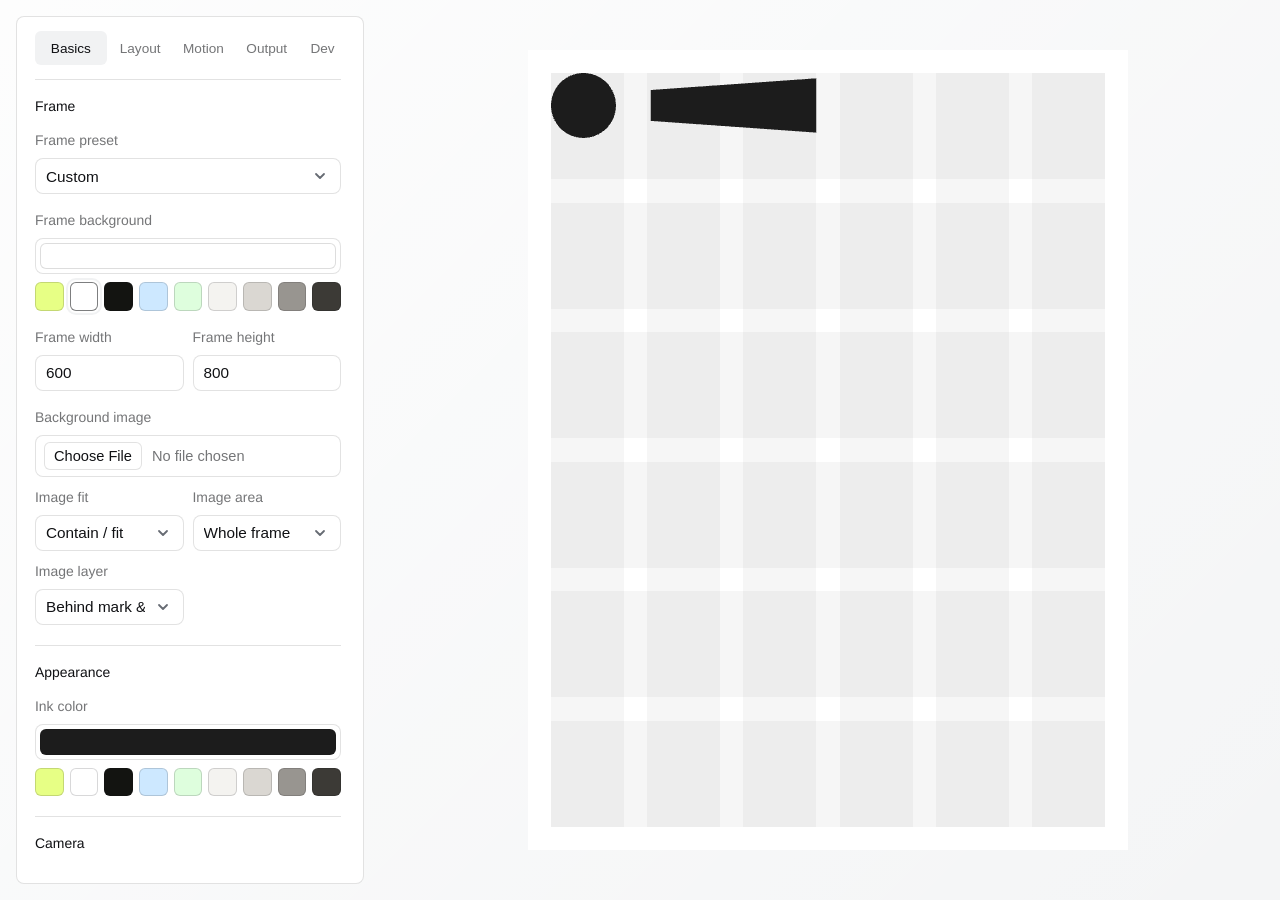
==== commit c9e5ffa0: "Refine layout mark controls and frame export" ====
--- a/index.html
+++ b/index.html
@@ -9,17 +9,18 @@
   <body>
     <aside class="ui-panel">
       <nav class="ui-tabs" aria-label="Control sections">
-        <button class="ui-tab is-active" type="button" data-tab-target="foundation" aria-selected="true">Foundation</button>
+        <button class="ui-tab is-active" type="button" data-tab-target="foundation" aria-selected="true">Basics</button>
         <button class="ui-tab" type="button" data-tab-target="layout" aria-selected="false">Layout</button>
         <button class="ui-tab" type="button" data-tab-target="motion" aria-selected="false">Motion</button>
         <button class="ui-tab" type="button" data-tab-target="output" aria-selected="false">Output</button>
+        <button class="ui-tab" type="button" data-tab-target="developer" aria-selected="false">Dev</button>
       </nav>
 
       <section class="ui-section tab-panel is-active" data-tab-panel="foundation">
         <div class="section-head">
           <p class="section-index">01</p>
           <div class="section-copy">
-            <h2>Foundation</h2>
+            <h2>Basics</h2>
           </div>
         </div>
 
@@ -47,6 +48,11 @@
             <span>Frame background</span>
             <input id="frame-bg-color" type="color" value="#ffffff" />
           </label>
+          <div
+            class="brand-color-presets"
+            data-color-presets-for="frame-bg-color"
+            aria-label="Frame background brand color presets"
+          ></div>
 
           <div class="frame-size">
             <label class="field compact">
@@ -63,49 +69,43 @@
             <span>Background image</span>
             <input id="frame-image-input" type="file" accept="image/*" />
           </label>
-          <button id="clear-image-btn" type="button">Clear Image</button>
+          <div class="field-grid field-grid-compact">
+            <label class="field compact">
+              <span>Image fit</span>
+              <select id="frame-image-fit-select">
+                <option value="contain" selected>Contain / fit</option>
+                <option value="fill">Fill</option>
+              </select>
+            </label>
+            <label class="field compact">
+              <span>Image area</span>
+              <select id="frame-image-scope-select">
+                <option value="frame" selected>Whole frame</option>
+                <option value="grid">Grid area</option>
+              </select>
+            </label>
+            <label class="field compact">
+              <span>Image layer</span>
+              <select id="frame-image-layer-select">
+                <option value="back" selected>Behind mark & text</option>
+                <option value="front">In front of mark & text</option>
+              </select>
+            </label>
+          </div>
+          <button id="clear-image-btn" type="button" hidden>Clear Image</button>
         </section>
 
         <section class="ui-group">
           <h2 class="group-title">Appearance</h2>
           <label class="field">
-            <span>Shape color</span>
+            <span>Ink color</span>
             <input id="shape-color" type="color" value="#1c1c1c" />
           </label>
-
-          <label class="field">
-            <span>Render mode</span>
-            <select id="shading-mode">
-              <option value="flat" selected>Flat color</option>
-              <option value="lit">Lit</option>
-            </select>
-          </label>
-        </section>
-
-        <section class="ui-group">
-          <h2 class="group-title">Geometry</h2>
-          <label class="field">
-            <span>Frustum length</span>
-            <input id="frustum-length-range" type="range" min="489.493138" max="10000" step="0.1" value="489.493138" />
-            <input id="frustum-length-number" type="number" min="489.493138" max="10000" step="0.1" value="489.493138" />
-          </label>
-
-          <label class="field">
-            <span>Large base diameter</span>
-            <input id="frustum-diameter-range" type="range" min="160.829039" max="3285.6240" step="0.1" value="160.829039" />
-            <input id="frustum-diameter-number" type="number" min="160.829039" max="3285.6240" step="0.1" value="160.829039" />
-          </label>
-
-          <label class="field">
-            <span>Gap (x sphere diameter)</span>
-            <input id="gap-range" type="range" min="0" max="8" step="0.1" value="0.5" />
-            <input id="gap-number" type="number" min="0" max="8" step="0.1" value="0.5" />
-          </label>
-
-          <label class="toggle">
-            <input id="proportion-lock" type="checkbox" checked />
-            <span>Scale proportionally</span>
-          </label>
+          <div
+            class="brand-color-presets"
+            data-color-presets-for="shape-color"
+            aria-label="Ink color brand color presets"
+          ></div>
         </section>
 
         <section class="ui-group">
@@ -121,6 +121,10 @@
             <input id="perspective-range" type="range" min="0" max="200" step="0.1" value="0" />
             <input id="perspective-number" type="number" min="0" max="200" step="0.1" value="0" />
           </label>
+        </section>
+
+        <section class="ui-group ui-actions">
+          <button id="reset-btn" type="button">Reset All</button>
         </section>
       </section>
 
@@ -142,34 +146,100 @@
             </select>
           </label>
 
-          <label class="field">
+          <div class="field type-mark-mode-field">
             <span>Mark type</span>
-            <select id="type-mark-mode-select">
+            <select id="type-mark-mode-select" class="control-hidden" aria-hidden="true" tabindex="-1">
               <option value="icon" selected>Icon only</option>
               <option value="combination">Combination mark</option>
               <option value="separate">Separate mark</option>
               <option value="wordmark">Wordmark only</option>
             </select>
-          </label>
+            <div class="type-mark-mode-grid" role="group" aria-label="Mark type">
+              <button class="type-mark-mode-card" type="button" data-type-mark-mode="icon" aria-label="Icon only" aria-pressed="true">
+                <span class="mark-preview mark-preview-icon" aria-hidden="true">
+                  <svg class="mark-preview-svg mark-preview-shape-svg" viewBox="0 0 459 114" fill="none" xmlns="http://www.w3.org/2000/svg">
+                    <path d="M458.867 8.59961L169.969 29.3402V84.013L458.867 104.754V8.59961Z" fill="currentColor"/>
+                    <ellipse cx="56.6559" cy="56.6588" rx="56.6559" ry="56.6588" fill="currentColor"/>
+                  </svg>
+                </span>
+              </button>
+              <button class="type-mark-mode-card" type="button" data-type-mark-mode="combination" aria-label="Combination mark" aria-pressed="false">
+                <span class="mark-preview mark-preview-combination" aria-hidden="true">
+                  <svg class="mark-preview-svg mark-preview-shape-svg" viewBox="0 0 459 114" fill="none" xmlns="http://www.w3.org/2000/svg">
+                    <path d="M458.867 8.59961L169.969 29.3402V84.013L458.867 104.754V8.59961Z" fill="currentColor"/>
+                    <ellipse cx="56.6559" cy="56.6588" rx="56.6559" ry="56.6588" fill="currentColor"/>
+                  </svg>
+                  <svg class="mark-preview-svg mark-preview-word-svg" viewBox="0 114 459 140" fill="none" xmlns="http://www.w3.org/2000/svg">
+                    <path fill-rule="evenodd" clip-rule="evenodd" d="M198.323 224.072H228.161V252.549H194.829C190.879 252.549 187.168 250.658 184.847 247.462L172.325 230.225C170.793 228.117 169.969 225.579 169.969 222.973L169.969 114.062H198.323V224.072Z" fill="currentColor"/>
+                    <path fill-rule="evenodd" clip-rule="evenodd" d="M56.6597 140.434C87.9489 140.435 113.313 165.805 113.313 197.096C113.312 228.387 87.9483 253.751 56.6597 253.753C25.3697 253.753 0.000781417 228.388 0 197.096C0 165.804 25.3691 140.434 56.6597 140.434ZM56.6415 169.76C41.5467 169.761 29.3128 182 29.3128 197.096C29.3128 212.192 41.5467 224.431 56.6415 224.432C71.7373 224.432 83.9762 212.193 83.9762 197.096C83.9762 182 71.7373 169.76 56.6415 169.76Z" fill="currentColor"/>
+                    <path fill-rule="evenodd" clip-rule="evenodd" d="M291.572 140.865C314.491 140.867 333.067 159.451 333.069 182.37V224.172H346.727V252.454H311.959V228.738H304.964L298.044 239.059C291.884 248.246 281.55 253.759 270.489 253.759L268.657 253.711H268.62C249.777 252.758 235.465 239.24 234.49 220.343V220.306L234.441 218.474V218.444C234.442 198.744 251.029 182.318 271.412 182.364L288.188 182.397L304.964 182.43V180.883C304.962 173.487 298.968 167.493 291.572 167.491L248.809 167.486L248.822 140.859L291.572 140.865ZM271.351 206.399C265.473 206.386 260.727 211.104 260.726 216.884C260.727 222.437 265.174 227.473 271.624 227.473C284.644 227.472 303.962 206.477 303.962 206.477V206.399H271.351Z" fill="currentColor"/>
+                    <path fill-rule="evenodd" clip-rule="evenodd" d="M382.678 163.139H389.699L395.697 153.888C401.253 145.319 410.782 140.161 420.995 140.195C444.03 140.211 458.812 162.113 458.812 189.885V203.726C458.812 231.068 444.802 253.768 420.995 253.768C410.835 253.768 401.424 248.421 396.224 239.693L389.699 228.743H382.678V252.567H354.16L354.16 114.062H382.678V163.139ZM408.771 167.761C395.931 167.763 386.913 180.993 386.913 189.885V203.726C386.913 214.701 397.898 226.177 408.771 226.177C422.132 226.175 430.628 214.158 430.628 203.726V189.885C430.625 181.133 423.509 167.761 408.771 167.761Z" fill="currentColor"/>
+                  </svg>
+                </span>
+              </button>
+              <button class="type-mark-mode-card" type="button" data-type-mark-mode="separate" aria-label="Separate mark" aria-pressed="false">
+                <span class="mark-preview mark-preview-separate" aria-hidden="true">
+                  <svg class="mark-preview-svg mark-preview-shape-svg" viewBox="0 0 459 114" fill="none" xmlns="http://www.w3.org/2000/svg">
+                    <path d="M458.867 8.59961L169.969 29.3402V84.013L458.867 104.754V8.59961Z" fill="currentColor"/>
+                    <ellipse cx="56.6559" cy="56.6588" rx="56.6559" ry="56.6588" fill="currentColor"/>
+                  </svg>
+                  <svg class="mark-preview-svg mark-preview-word-svg" viewBox="0 114 459 140" fill="none" xmlns="http://www.w3.org/2000/svg">
+                    <path fill-rule="evenodd" clip-rule="evenodd" d="M198.323 224.072H228.161V252.549H194.829C190.879 252.549 187.168 250.658 184.847 247.462L172.325 230.225C170.793 228.117 169.969 225.579 169.969 222.973L169.969 114.062H198.323V224.072Z" fill="currentColor"/>
+                    <path fill-rule="evenodd" clip-rule="evenodd" d="M56.6597 140.434C87.9489 140.435 113.313 165.805 113.313 197.096C113.312 228.387 87.9483 253.751 56.6597 253.753C25.3697 253.753 0.000781417 228.388 0 197.096C0 165.804 25.3691 140.434 56.6597 140.434ZM56.6415 169.76C41.5467 169.761 29.3128 182 29.3128 197.096C29.3128 212.192 41.5467 224.431 56.6415 224.432C71.7373 224.432 83.9762 212.193 83.9762 197.096C83.9762 182 71.7373 169.76 56.6415 169.76Z" fill="currentColor"/>
+                    <path fill-rule="evenodd" clip-rule="evenodd" d="M291.572 140.865C314.491 140.867 333.067 159.451 333.069 182.37V224.172H346.727V252.454H311.959V228.738H304.964L298.044 239.059C291.884 248.246 281.55 253.759 270.489 253.759L268.657 253.711H268.62C249.777 252.758 235.465 239.24 234.49 220.343V220.306L234.441 218.474V218.444C234.442 198.744 251.029 182.318 271.412 182.364L288.188 182.397L304.964 182.43V180.883C304.962 173.487 298.968 167.493 291.572 167.491L248.809 167.486L248.822 140.859L291.572 140.865ZM271.351 206.399C265.473 206.386 260.727 211.104 260.726 216.884C260.727 222.437 265.174 227.473 271.624 227.473C284.644 227.472 303.962 206.477 303.962 206.477V206.399H271.351Z" fill="currentColor"/>
+                    <path fill-rule="evenodd" clip-rule="evenodd" d="M382.678 163.139H389.699L395.697 153.888C401.253 145.319 410.782 140.161 420.995 140.195C444.03 140.211 458.812 162.113 458.812 189.885V203.726C458.812 231.068 444.802 253.768 420.995 253.768C410.835 253.768 401.424 248.421 396.224 239.693L389.699 228.743H382.678V252.567H354.16L354.16 114.062H382.678V163.139ZM408.771 167.761C395.931 167.763 386.913 180.993 386.913 189.885V203.726C386.913 214.701 397.898 226.177 408.771 226.177C422.132 226.175 430.628 214.158 430.628 203.726V189.885C430.625 181.133 423.509 167.761 408.771 167.761Z" fill="currentColor"/>
+                  </svg>
+                </span>
+              </button>
+              <button class="type-mark-mode-card" type="button" data-type-mark-mode="wordmark" aria-label="Wordmark only" aria-pressed="false">
+                <span class="mark-preview mark-preview-wordmark" aria-hidden="true">
+                  <svg class="mark-preview-svg mark-preview-word-svg" viewBox="0 114 459 140" fill="none" xmlns="http://www.w3.org/2000/svg">
+                    <path fill-rule="evenodd" clip-rule="evenodd" d="M198.323 224.072H228.161V252.549H194.829C190.879 252.549 187.168 250.658 184.847 247.462L172.325 230.225C170.793 228.117 169.969 225.579 169.969 222.973L169.969 114.062H198.323V224.072Z" fill="currentColor"/>
+                    <path fill-rule="evenodd" clip-rule="evenodd" d="M56.6597 140.434C87.9489 140.435 113.313 165.805 113.313 197.096C113.312 228.387 87.9483 253.751 56.6597 253.753C25.3697 253.753 0.000781417 228.388 0 197.096C0 165.804 25.3691 140.434 56.6597 140.434ZM56.6415 169.76C41.5467 169.761 29.3128 182 29.3128 197.096C29.3128 212.192 41.5467 224.431 56.6415 224.432C71.7373 224.432 83.9762 212.193 83.9762 197.096C83.9762 182 71.7373 169.76 56.6415 169.76Z" fill="currentColor"/>
+                    <path fill-rule="evenodd" clip-rule="evenodd" d="M291.572 140.865C314.491 140.867 333.067 159.451 333.069 182.37V224.172H346.727V252.454H311.959V228.738H304.964L298.044 239.059C291.884 248.246 281.55 253.759 270.489 253.759L268.657 253.711H268.62C249.777 252.758 235.465 239.24 234.49 220.343V220.306L234.441 218.474V218.444C234.442 198.744 251.029 182.318 271.412 182.364L288.188 182.397L304.964 182.43V180.883C304.962 173.487 298.968 167.493 291.572 167.491L248.809 167.486L248.822 140.859L291.572 140.865ZM271.351 206.399C265.473 206.386 260.727 211.104 260.726 216.884C260.727 222.437 265.174 227.473 271.624 227.473C284.644 227.472 303.962 206.477 303.962 206.477V206.399H271.351Z" fill="currentColor"/>
+                    <path fill-rule="evenodd" clip-rule="evenodd" d="M382.678 163.139H389.699L395.697 153.888C401.253 145.319 410.782 140.161 420.995 140.195C444.03 140.211 458.812 162.113 458.812 189.885V203.726C458.812 231.068 444.802 253.768 420.995 253.768C410.835 253.768 401.424 248.421 396.224 239.693L389.699 228.743H382.678V252.567H354.16L354.16 114.062H382.678V163.139ZM408.771 167.761C395.931 167.763 386.913 180.993 386.913 189.885V203.726C386.913 214.701 397.898 226.177 408.771 226.177C422.132 226.175 430.628 214.158 430.628 203.726V189.885C430.625 181.133 423.509 167.761 408.771 167.761Z" fill="currentColor"/>
+                  </svg>
+                </span>
+              </button>
+            </div>
+          </div>
+
+          <div class="field type-placement-field" id="type-placement-field">
+            <span>Placement</span>
+            <div id="type-placement-grid" class="type-placement-grid" role="group" aria-label="Logo placement">
+              <button type="button" data-type-logo-placement="top-left" aria-label="Top left" title="Top left">
+                <span class="placement-dot" aria-hidden="true"></span>
+              </button>
+              <button type="button" data-type-logo-placement="top-center" aria-label="Top center" title="Top center">
+                <span class="placement-dot" aria-hidden="true"></span>
+              </button>
+              <button type="button" data-type-logo-placement="top-right" aria-label="Top right" title="Top right">
+                <span class="placement-dot" aria-hidden="true"></span>
+              </button>
+              <button type="button" data-type-logo-placement="middle-left" aria-label="Middle left" title="Middle left">
+                <span class="placement-dot" aria-hidden="true"></span>
+              </button>
+              <button type="button" data-type-logo-placement="center" aria-label="Center" title="Center">
+                <span class="placement-dot" aria-hidden="true"></span>
+              </button>
+              <button type="button" data-type-logo-placement="middle-right" aria-label="Middle right" title="Middle right">
+                <span class="placement-dot" aria-hidden="true"></span>
+              </button>
+              <button type="button" data-type-logo-placement="bottom-left" aria-label="Bottom left" title="Bottom left">
+                <span class="placement-dot" aria-hidden="true"></span>
+              </button>
+              <button type="button" data-type-logo-placement="bottom-center" aria-label="Bottom center" title="Bottom center">
+                <span class="placement-dot" aria-hidden="true"></span>
+              </button>
+              <button type="button" data-type-logo-placement="bottom-right" aria-label="Bottom right" title="Bottom right">
+                <span class="placement-dot" aria-hidden="true"></span>
+              </button>
+            </div>
+          </div>
 
           <label class="toggle">
             <input id="type-grid-toggle" type="checkbox" checked />
             <span>Show frame grid</span>
-          </label>
-
-          <button id="type-add-text-btn" type="button">Add Text</button>
-
-          <div class="field-grid field-grid-compact">
-            <button id="type-text-scale-up-btn" type="button">Scale ×2</button>
-            <button id="type-text-scale-down-btn" type="button">Scale ÷2</button>
-          </div>
-
-          <label class="field">
-            <span>Current text align</span>
-            <select id="type-text-align-select">
-              <option value="left" selected>Left</option>
-              <option value="center">Center</option>
-            </select>
           </label>
 
           <div class="field-grid field-grid-compact">
@@ -199,6 +269,17 @@
               <input id="type-grid-baseline-input" type="number" min="6" max="6" step="1" value="6" disabled />
             </label>
           </div>
+
+          <button id="type-add-text-btn" type="button">Add Text</button>
+          <button id="type-clear-texts-btn" type="button">Clear All Text</button>
+
+          <label class="field">
+            <span>Current text align</span>
+            <select id="type-text-align-select">
+              <option value="left" selected>Left</option>
+              <option value="center">Center</option>
+            </select>
+          </label>
         </section>
       </section>
 
@@ -218,7 +299,7 @@
               <option value="off" selected>Off</option>
               <option value="play1">1 Organic orbit</option>
               <option value="play2">2 Horizontal orbit</option>
-              <option value="play4">3 Long fixed orbit</option>
+              <option value="play4">3 Shape orbit</option>
               <option value="play6">4 Hold-spin loop</option>
               <option value="play7">5 Shape / OLAB switch</option>
               <option value="play5">6 Top shape / text orbit</option>
@@ -282,16 +363,47 @@
 
           <div id="mode5-controls" class="mode5-controls" hidden>
             <label class="field">
-              <span>5 center mode</span>
+              <span>Center mode</span>
               <select id="mode5-center-mode">
-                <option value="anchor" selected>Sphere / O center</option>
-                <option value="full">Whole figure center (realtime)</option>
+                <option value="anchor">Sphere / O center</option>
+                <option value="full" selected>Whole figure center (realtime)</option>
               </select>
             </label>
-            <label class="toggle">
-              <input id="mode5-stack-toggle" type="checkbox" />
-              <span>5 stacked swap</span>
-            </label>
+            <label class="field mode5-shape-only-control">
+              <span>Spin seconds</span>
+              <input id="mode5-shape-spin-seconds-input" type="number" min="0.3" max="20" step="0.1" value="1.7" />
+            </label>
+            <label class="field mode5-shape-only-control">
+              <span>Hold seconds</span>
+              <input id="mode5-shape-hold-seconds-input" type="number" min="0" max="20" step="0.1" value="0" />
+            </label>
+            <div class="mode5-switch-layout-control">
+              <input id="mode5-stack-toggle" type="checkbox" hidden />
+              <div class="mode5-switch-layout-grid" role="group" aria-label="Switch layout">
+                <button class="mode5-switch-layout-option" type="button" data-mode5-stack-choice="single" aria-pressed="true">
+                  <span class="mode5-switch-preview mode5-switch-preview-single" aria-hidden="true">
+                    <svg class="mode5-preview-svg mode5-preview-shape-svg" viewBox="0 0 459 114" fill="none" xmlns="http://www.w3.org/2000/svg">
+                      <path d="M458.867 8.59961L169.969 29.3402V84.013L458.867 104.754V8.59961Z" fill="currentColor"/>
+                      <ellipse cx="56.6559" cy="56.6588" rx="56.6559" ry="56.6588" fill="currentColor"/>
+                    </svg>
+                  </span>
+                  <span class="mode5-switch-label">图形</span>
+                </button>
+                <button class="mode5-switch-layout-option" type="button" data-mode5-stack-choice="stack" aria-pressed="false">
+                  <span class="mode5-switch-preview mode5-switch-preview-stack" aria-hidden="true">
+                    <svg class="mode5-preview-svg mode5-preview-combo-svg" viewBox="0 0 459 254" fill="none" xmlns="http://www.w3.org/2000/svg">
+                      <path d="M458.867 8.59961L169.969 29.3402V84.013L458.867 104.754V8.59961Z" fill="currentColor"/>
+                      <ellipse cx="56.6559" cy="56.6588" rx="56.6559" ry="56.6588" fill="currentColor"/>
+                      <path fill-rule="evenodd" clip-rule="evenodd" d="M198.323 224.072H228.161V252.549H194.829C190.879 252.549 187.168 250.658 184.847 247.462L172.325 230.225C170.793 228.117 169.969 225.579 169.969 222.973L169.969 114.062H198.323V224.072Z" fill="currentColor"/>
+                      <path fill-rule="evenodd" clip-rule="evenodd" d="M56.6597 140.434C87.9489 140.435 113.313 165.805 113.313 197.096C113.312 228.387 87.9483 253.751 56.6597 253.753C25.3697 253.753 0.000781417 228.388 0 197.096C0 165.804 25.3691 140.434 56.6597 140.434ZM56.6415 169.76C41.5467 169.761 29.3128 182 29.3128 197.096C29.3128 212.192 41.5467 224.431 56.6415 224.432C71.7373 224.432 83.9762 212.193 83.9762 197.096C83.9762 182 71.7373 169.76 56.6415 169.76Z" fill="currentColor"/>
+                      <path fill-rule="evenodd" clip-rule="evenodd" d="M291.572 140.865C314.491 140.867 333.067 159.451 333.069 182.37V224.172H346.727V252.454H311.959V228.738H304.964L298.044 239.059C291.884 248.246 281.55 253.759 270.489 253.759L268.657 253.711H268.62C249.777 252.758 235.465 239.24 234.49 220.343V220.306L234.441 218.474V218.444C234.442 198.744 251.029 182.318 271.412 182.364L288.188 182.397L304.964 182.43V180.883C304.962 173.487 298.968 167.493 291.572 167.491L248.809 167.486L248.822 140.859L291.572 140.865ZM271.351 206.399C265.473 206.386 260.727 211.104 260.726 216.884C260.727 222.437 265.174 227.473 271.624 227.473C284.644 227.472 303.962 206.477 303.962 206.477V206.399H271.351Z" fill="currentColor"/>
+                      <path fill-rule="evenodd" clip-rule="evenodd" d="M382.678 163.139H389.699L395.697 153.888C401.253 145.319 410.782 140.161 420.995 140.195C444.03 140.211 458.812 162.113 458.812 189.885V203.726C458.812 231.068 444.802 253.768 420.995 253.768C410.835 253.768 401.424 248.421 396.224 239.693L389.699 228.743H382.678V252.567H354.16L354.16 114.062H382.678V163.139ZM408.771 167.761C395.931 167.763 386.913 180.993 386.913 189.885V203.726C386.913 214.701 397.898 226.177 408.771 226.177C422.132 226.175 430.628 214.158 430.628 203.726V189.885C430.625 181.133 423.509 167.761 408.771 167.761Z" fill="currentColor"/>
+                    </svg>
+                  </span>
+                  <span class="mode5-switch-label">组合标识</span>
+                </button>
+              </div>
+            </div>
           </div>
 
           <div id="mode6-controls" class="mode6-controls" hidden>
@@ -323,10 +435,14 @@
               <span>6 drift while focused</span>
             </label>
             <label class="field">
-              <span>6 text segments</span>
+              <span>6 orbit segments</span>
               <div id="mode6-segments-list" class="mode6-segments-list"></div>
             </label>
-            <button id="mode6-add-segment-btn" type="button">Add text segment</button>
+            <div class="field-grid field-grid-compact">
+              <button id="mode6-add-segment-btn" type="button">Add text segment</button>
+              <button id="mode6-add-image-segment-btn" type="button">Add image segment</button>
+            </div>
+            <input id="mode6-segment-image-input" type="file" accept="image/*" hidden />
             <section id="mode6-position-editor" class="mode6-position-editor" aria-label="Text orbit position"></section>
             <label class="toggle">
               <input id="mode6-fill-text-toggle" type="checkbox" />
@@ -353,10 +469,74 @@
           </div>
         </div>
         <section class="ui-group ui-output">
-          <button id="reset-btn" type="button">Reset</button>
-          <button id="copy-svg-btn" type="button">Copy Shape SVG</button>
+          <h2 class="group-title">Presets</h2>
+          <label class="field">
+            <span>Preset name</span>
+            <input id="preset-name-input" type="text" placeholder="Untitled preset" />
+          </label>
+          <button id="save-preset-btn" type="button">Save Preset</button>
+          <label class="field">
+            <span>Saved presets</span>
+            <select id="preset-select">
+              <option value="">No saved presets</option>
+            </select>
+          </label>
+          <div class="field-grid field-grid-compact">
+            <button id="load-preset-btn" type="button">Load</button>
+            <button id="delete-preset-btn" type="button">Delete</button>
+          </div>
+        </section>
+        <section class="ui-group ui-output">
+          <h2 class="group-title">Export</h2>
+          <button id="copy-svg-btn" type="button">Copy Frame SVG</button>
           <button id="export-video-btn" type="button" hidden>Export Video</button>
           <p id="copy-status" class="copy-status"></p>
+        </section>
+      </section>
+
+      <section class="ui-section tab-panel" data-tab-panel="developer" hidden>
+        <div class="section-head">
+          <p class="section-index">05</p>
+          <div class="section-copy">
+            <h2>Developer</h2>
+          </div>
+        </div>
+
+        <section class="ui-group">
+          <h2 class="group-title">Rendering</h2>
+          <label class="field">
+            <span>Render mode</span>
+            <select id="shading-mode">
+              <option value="flat" selected>Flat color</option>
+              <option value="lit">Lit</option>
+            </select>
+          </label>
+        </section>
+
+        <section class="ui-group">
+          <h2 class="group-title">Geometry</h2>
+          <label class="field">
+            <span>Frustum length</span>
+            <input id="frustum-length-range" type="range" min="489.493138" max="10000" step="0.1" value="489.493138" />
+            <input id="frustum-length-number" type="number" min="489.493138" max="10000" step="0.1" value="489.493138" />
+          </label>
+
+          <label class="field">
+            <span>Large base diameter</span>
+            <input id="frustum-diameter-range" type="range" min="160.829039" max="3285.6240" step="0.1" value="160.829039" />
+            <input id="frustum-diameter-number" type="number" min="160.829039" max="3285.6240" step="0.1" value="160.829039" />
+          </label>
+
+          <label class="field">
+            <span>Gap (x sphere diameter)</span>
+            <input id="gap-range" type="range" min="0" max="8" step="0.1" value="0.5" />
+            <input id="gap-number" type="number" min="0" max="8" step="0.1" value="0.5" />
+          </label>
+
+          <label class="toggle">
+            <input id="proportion-lock" type="checkbox" checked />
+            <span>Scale proportionally</span>
+          </label>
         </section>
       </section>
     </aside>
@@ -370,6 +550,11 @@
           <div id="type-grid-baselines"></div>
         </div>
         <div id="type-text-layer" aria-hidden="true"></div>
+        <div id="type-text-toolbar" class="type-text-toolbar" aria-hidden="true">
+          <button id="type-text-scale-up-btn" type="button">×2</button>
+          <button id="type-text-scale-down-btn" type="button">÷2</button>
+          <button id="type-text-delete-btn" type="button">Delete</button>
+        </div>
         <div id="mode6-text-orbit" class="mode6-text-orbit" aria-hidden="true">
           <div id="mode6-text-carrier" class="mode6-text-carrier">
             <div id="mode6-middle-text" class="mode6-middle-text">INSERT TEXT</div>
--- a/styles.css
+++ b/styles.css
@@ -1,8 +1,16 @@
 @font-face {
   font-family: "Aeonik Fono Exact";
-  src: url("file:///Users/maxli/Library/Fonts/AeonikFono-Medium.otf") format("opentype");
+  src: url("file:///Users/huyi/Library/Fonts/AeonikFono-Medium.otf") format("opentype");
   font-style: normal;
   font-weight: 500;
+  font-display: swap;
+}
+
+@font-face {
+  font-family: "Aeonik UI";
+  src: url("file:///Users/huyi/Library/Fonts/Aeonik-Regular.otf") format("opentype");
+  font-style: normal;
+  font-weight: 400;
   font-display: swap;
 }
 
@@ -23,8 +31,16 @@
   --grid-line: rgba(16, 17, 20, 0.1);
   --grid-fill: rgba(16, 17, 20, 0.035);
   --track: #d8dce2;
-  --shadow-panel: 0 18px 54px rgba(16, 17, 20, 0.1);
+  --shadow-panel: none;
   --shadow-frame: 0 24px 70px rgba(16, 17, 20, 0.12);
+  --highlight: #f1f2f3;
+  --ink-color: #101114;
+  --ui-font: "Aeonik UI", Arial, "Helvetica Neue", "Noto Sans SC", "PingFang SC", "Microsoft YaHei", sans-serif;
+  --type-font: "Aeonik Fono Exact", Arial, "Helvetica Neue", sans-serif;
+}
+
+html {
+  font-size: 17px;
 }
 
 * {
@@ -41,19 +57,21 @@
     linear-gradient(135deg, rgba(255, 255, 255, 0.82), rgba(244, 245, 246, 0)),
     var(--bg-flat);
   color: var(--text);
-  font-family:
-    Inter,
-    ui-sans-serif,
-    system-ui,
-    -apple-system,
-    BlinkMacSystemFont,
-    "Segoe UI",
-    "Noto Sans SC",
-    "PingFang SC",
-    "Microsoft YaHei",
-    sans-serif;
+  font-family: var(--ui-font);
+  letter-spacing: 0;
   -webkit-font-smoothing: antialiased;
   text-rendering: geometricPrecision;
+  font-synthesis: none;
+}
+
+button,
+input,
+select,
+textarea {
+  font-family: var(--ui-font);
+  font-weight: 400;
+  letter-spacing: 0;
+  font-synthesis: none;
 }
 
 body {
@@ -64,19 +82,18 @@
   position: fixed;
   top: 16px;
   left: 16px;
-  bottom: 16px;
   z-index: 10;
   width: min(348px, calc(100vw - 32px));
+  max-height: calc(100vh - 32px);
   padding: 14px 18px 18px;
   border: 1px solid var(--border);
   border-radius: 8px;
   background: var(--panel);
-  box-shadow: var(--shadow-panel);
+  box-shadow: none;
   backdrop-filter: blur(18px) saturate(1.12);
   overflow: hidden;
-  display: grid;
-  grid-template-rows: auto minmax(0, 1fr);
-  align-content: stretch;
+  display: flex;
+  flex-direction: column;
   gap: 14px;
   scrollbar-color: rgba(17, 19, 22, 0.28) transparent;
   scrollbar-width: thin;
@@ -98,24 +115,24 @@
   top: 0;
   z-index: 3;
   display: grid;
-  grid-template-columns: repeat(4, minmax(0, 1fr));
-  gap: 3px;
-  padding: 3px;
-  border: 1px solid var(--border);
-  border-radius: 8px;
-  background: rgba(244, 245, 246, 0.86);
-  backdrop-filter: blur(14px);
+  grid-template-columns: 1.2fr 0.95fr 1fr 0.95fr 0.75fr;
+  gap: 5px;
+  padding: 0;
+  border: 0;
+  border-radius: 0;
+  background: transparent;
+  backdrop-filter: none;
 }
 
 .ui-tab {
-  height: 32px;
+  height: 34px;
   border: 0;
   border-radius: 6px;
   background: transparent;
   color: var(--muted);
   font: inherit;
-  font-size: 0.75rem;
-  font-weight: 650;
+  font-size: 0.8rem;
+  font-weight: 400;
   cursor: pointer;
   transition: background-color 140ms ease, color 140ms ease, box-shadow 140ms ease;
 }
@@ -133,9 +150,9 @@
 }
 
 .ui-tab.is-active {
-  background: #ffffff;
+  background: var(--highlight);
   color: var(--text);
-  box-shadow: 0 1px 2px rgba(16, 17, 20, 0.12);
+  box-shadow: none;
 }
 
 .tab-panel[hidden] {
@@ -143,6 +160,7 @@
 }
 
 .tab-panel {
+  flex: 1 1 auto;
   min-height: 0;
   overflow: auto;
   padding-right: 4px;
@@ -168,7 +186,7 @@
 
 .ui-section {
   display: grid;
-  gap: 18px;
+  gap: 20px;
 }
 
 .section-head {
@@ -190,7 +208,7 @@
   background: rgba(255, 255, 255, 0.5);
   color: var(--soft);
   font-size: 0.68rem;
-  font-weight: 650;
+  font-weight: 400;
   letter-spacing: 0;
 }
 
@@ -202,7 +220,7 @@
 .section-copy h2 {
   margin: 0;
   font-size: 0.88rem;
-  font-weight: 680;
+  font-weight: 400;
   letter-spacing: 0;
 }
 
@@ -215,7 +233,7 @@
 }
 
 .ui-group {
-  padding: 16px 0 0;
+  padding: 18px 0 0;
   border: 0;
   border-top: 1px solid var(--border);
   border-radius: 0;
@@ -223,25 +241,25 @@
 }
 
 .group-title {
-  margin: 0 0 14px;
-  font-size: 0.74rem;
+  margin: 0 0 16px;
+  font-size: 0.82rem;
   color: var(--text);
-  font-weight: 680;
+  font-weight: 400;
   letter-spacing: 0;
 }
 
 .field {
   display: grid;
-  gap: 8px;
+  gap: 10px;
   margin: 0;
 }
 
 .field span {
-  font-size: 0.75rem;
+  font-size: 0.82rem;
   text-transform: none;
   letter-spacing: 0;
   color: var(--muted);
-  font-weight: 620;
+  font-weight: 400;
 }
 
 .field input[type="range"] {
@@ -314,11 +332,11 @@
 }
 
 .ui-group > * + * {
-  margin-top: 16px;
+  margin-top: 18px;
 }
 
 .ui-group .field + .field {
-  margin-top: 18px;
+  margin-top: 20px;
 }
 
 .field input[type="number"],
@@ -334,7 +352,7 @@
   color: var(--text);
   padding: 7px 10px;
   font-family: inherit;
-  font-size: 0.84rem;
+  font-size: 0.9rem;
   outline: none;
   transition: background-color 140ms ease, border-color 140ms ease, box-shadow 140ms ease;
 }
@@ -383,7 +401,7 @@
   color: var(--muted);
   padding: 6px 8px;
   font-family: inherit;
-  font-size: 0.78rem;
+  font-size: 0.86rem;
 }
 
 .field input[type="file"]::file-selector-button {
@@ -394,7 +412,7 @@
   color: var(--text);
   padding: 5px 9px;
   font-family: inherit;
-  font-size: 0.78rem;
+  font-size: 0.86rem;
   cursor: pointer;
 }
 
@@ -415,14 +433,54 @@
 .field input[type="color"]::-moz-color-swatch {
   border: 1px solid rgba(16, 17, 20, 0.14);
   border-radius: 6px;
+}
+
+.field + .brand-color-presets {
+  margin-top: 8px;
+}
+
+.brand-color-presets {
+  display: grid;
+  grid-template-columns: repeat(9, minmax(0, 1fr));
+  gap: 6px;
+}
+
+.brand-color-preset {
+  position: relative;
+  display: block;
+  width: 100%;
+  aspect-ratio: 1;
+  min-height: 24px;
+  padding: 0;
+  border: 1px solid rgba(16, 17, 20, 0.16);
+  border-radius: 6px;
+  background: var(--preset-color, #ffffff);
+  cursor: pointer;
+  transition: border-color 140ms ease, box-shadow 140ms ease, transform 140ms ease;
+}
+
+.brand-color-preset:hover {
+  border-color: rgba(16, 17, 20, 0.34);
+  transform: translateY(-1px);
+}
+
+.brand-color-preset:focus {
+  outline: none;
+}
+
+.brand-color-preset:focus-visible,
+.brand-color-preset.is-selected {
+  border-color: rgba(16, 17, 20, 0.54);
+  box-shadow: 0 0 0 2px var(--panel), 0 0 0 4px var(--highlight);
 }
 
 .toggle {
   display: flex;
   align-items: center;
   gap: 10px;
-  margin: 12px 0 0;
-  font-size: 0.84rem;
+  margin: 0;
+  min-height: 28px;
+  font-size: 0.9rem;
   color: var(--text);
 }
 
@@ -479,6 +537,7 @@
   grid-template-columns: repeat(2, minmax(0, 1fr));
   column-gap: 9px;
   row-gap: 12px;
+  margin-top: 12px;
 }
 
 .field-grid-compact .field + .field {
@@ -491,6 +550,292 @@
 
 .field.compact {
   margin-bottom: 0;
+}
+
+.control-hidden {
+  display: none !important;
+}
+
+.type-mark-mode-field {
+  gap: 10px;
+}
+
+.type-mark-mode-grid {
+  display: grid;
+  grid-template-columns: repeat(2, minmax(0, 1fr));
+  gap: 8px;
+}
+
+.type-mark-mode-card {
+  display: grid;
+  place-items: center;
+  aspect-ratio: 1 / 1;
+  min-height: 0;
+  padding: 10px;
+  border: 1px solid var(--border);
+  border-radius: 8px;
+  background: rgba(255, 255, 255, 0.52);
+  color: #131411;
+  font: inherit;
+  cursor: pointer;
+  transition: background-color 140ms ease, border-color 140ms ease, box-shadow 140ms ease;
+}
+
+.type-mark-mode-card:hover {
+  background: rgba(255, 255, 255, 0.86);
+  border-color: var(--border-strong);
+}
+
+.type-mark-mode-card.is-selected {
+  background: var(--highlight);
+  border-color: transparent;
+  box-shadow: none;
+}
+
+.type-mark-mode-card:disabled {
+  opacity: 0.35;
+  color: var(--muted);
+  cursor: default;
+}
+
+.type-mark-mode-card:disabled:hover {
+  background: rgba(255, 255, 255, 0.52);
+  border-color: var(--border);
+}
+
+.mark-preview {
+  --mark-preview-unit: min(52%, 72px);
+  display: grid;
+  place-items: center;
+  align-self: stretch;
+  min-width: 0;
+  width: 100%;
+  height: 100%;
+  color: currentColor;
+}
+
+.type-mark-mode-card:not(:disabled) .mark-preview {
+  color: #131411;
+}
+
+.mark-preview-svg {
+  display: block;
+  color: currentColor;
+  height: auto;
+  max-width: 100%;
+}
+
+.mark-preview-shape-svg {
+  width: var(--mark-preview-unit);
+}
+
+.mark-preview-word-svg {
+  width: var(--mark-preview-unit);
+}
+
+.mark-preview-wordmark .mark-preview-word-svg {
+  width: var(--mark-preview-unit);
+}
+
+.mark-preview-combination,
+.mark-preview-separate {
+  align-content: center;
+}
+
+.mark-preview-combination {
+  gap: 2px;
+}
+
+.mark-preview-separate {
+  gap: 34px;
+}
+
+.mark-preview-word,
+.mark-preview-label {
+  white-space: nowrap;
+}
+
+.mark-preview-word {
+  display: block;
+  font-family: var(--type-font);
+  font-size: 17px;
+  font-weight: 500;
+  line-height: 1;
+  letter-spacing: -0.03em;
+}
+
+.mark-preview-wordmark .mark-preview-word {
+  font-size: 22px;
+}
+
+.mark-preview-label {
+  display: none;
+}
+
+.type-placement-field {
+  gap: 10px;
+}
+
+.type-placement-grid {
+  display: grid;
+  grid-template-columns: repeat(3, minmax(0, 1fr));
+  gap: 6px;
+  padding: 6px;
+  border: 1px solid var(--border);
+  border-radius: 8px;
+  background: rgba(255, 255, 255, 0.42);
+}
+
+.type-placement-grid button,
+.type-separate-align-row button {
+  position: relative;
+  display: grid;
+  width: 100%;
+  min-height: 34px;
+  padding: 7px;
+  border: 1px solid transparent;
+  border-radius: 6px;
+  background: transparent;
+  color: var(--text);
+  cursor: pointer;
+  transition: background-color 140ms ease, border-color 140ms ease, box-shadow 140ms ease;
+}
+
+.type-placement-grid button {
+  aspect-ratio: 1 / 0.72;
+}
+
+.type-placement-grid button:hover,
+.type-separate-align-row button:hover {
+  background: rgba(255, 255, 255, 0.72);
+  border-color: var(--border);
+}
+
+.type-placement-grid button:disabled {
+  opacity: 0.26;
+  cursor: default;
+}
+
+.type-placement-grid button:disabled:hover {
+  background: transparent;
+  border-color: transparent;
+}
+
+.type-placement-grid button.is-selected,
+.type-separate-align-row button.is-selected {
+  background: var(--highlight);
+  border-color: transparent;
+  box-shadow: none;
+}
+
+.placement-dot {
+  display: block;
+  width: 8px;
+  height: 8px;
+  border-radius: 999px;
+  background: currentColor;
+  opacity: 0.42;
+}
+
+.type-placement-grid button.is-selected .placement-dot {
+  opacity: 1;
+}
+
+[data-type-logo-placement="top-left"] .placement-dot {
+  place-self: start;
+}
+
+[data-type-logo-placement="top-center"] .placement-dot {
+  place-self: start center;
+}
+
+[data-type-logo-placement="top-right"] .placement-dot {
+  place-self: start end;
+}
+
+[data-type-logo-placement="middle-left"] .placement-dot {
+  place-self: center start;
+}
+
+[data-type-logo-placement="center"] .placement-dot {
+  place-self: center;
+}
+
+[data-type-logo-placement="middle-right"] .placement-dot {
+  place-self: center end;
+}
+
+[data-type-logo-placement="bottom-left"] .placement-dot {
+  place-self: end start;
+}
+
+[data-type-logo-placement="bottom-center"] .placement-dot {
+  place-self: end center;
+}
+
+[data-type-logo-placement="bottom-right"] .placement-dot {
+  place-self: end;
+}
+
+.type-separate-align-row {
+  display: grid;
+  grid-template-columns: repeat(3, minmax(0, 1fr));
+  gap: 6px;
+  padding: 6px;
+  border: 1px solid var(--border);
+  border-radius: 8px;
+  background: rgba(255, 255, 255, 0.42);
+}
+
+.align-icon {
+  display: grid;
+  gap: 4px;
+  align-self: center;
+  width: 28px;
+}
+
+.align-icon i {
+  display: block;
+  height: 2px;
+  border-radius: 999px;
+  background: currentColor;
+  opacity: 0.44;
+}
+
+.type-separate-align-row button.is-selected .align-icon i {
+  opacity: 1;
+}
+
+.align-icon i:nth-child(1) {
+  width: 28px;
+}
+
+.align-icon i:nth-child(2) {
+  width: 19px;
+}
+
+.align-icon i:nth-child(3) {
+  width: 24px;
+}
+
+.align-icon-left {
+  justify-self: start;
+}
+
+.align-icon-center {
+  justify-self: center;
+}
+
+.align-icon-center i {
+  justify-self: center;
+}
+
+.align-icon-right {
+  justify-self: end;
+}
+
+.align-icon-right i {
+  justify-self: end;
 }
 
 #reset-btn,
@@ -500,11 +845,17 @@
 #clear-mode4-images-btn,
 #clear-play1-environment-btn,
 #type-add-text-btn,
+#type-clear-texts-btn,
 #type-text-scale-up-btn,
 #type-text-scale-down-btn,
+#type-text-delete-btn,
+#save-preset-btn,
+#load-preset-btn,
+#delete-preset-btn,
 .mode6-position-editor-reset,
 .mode6-segment-remove,
 #mode6-add-segment-btn,
+#mode6-add-image-segment-btn,
 .mode4-image-actions button {
   width: 100%;
   height: 34px;
@@ -513,8 +864,8 @@
   background-color: var(--control);
   color: var(--text);
   font: inherit;
-  font-size: 0.82rem;
-  font-weight: 620;
+  font-size: 0.9rem;
+  font-weight: 400;
   letter-spacing: 0;
   cursor: pointer;
   transition: background-color 140ms ease, border-color 140ms ease, color 140ms ease, transform 140ms ease;
@@ -532,11 +883,17 @@
 #clear-mode4-images-btn:hover,
 #clear-play1-environment-btn:hover,
 #type-add-text-btn:hover,
+#type-clear-texts-btn:hover,
 #type-text-scale-up-btn:hover,
 #type-text-scale-down-btn:hover,
+#type-text-delete-btn:hover,
+#save-preset-btn:hover,
+#load-preset-btn:hover,
+#delete-preset-btn:hover,
 .mode6-position-editor-reset:hover,
 .mode6-segment-remove:hover,
 #mode6-add-segment-btn:hover,
+#mode6-add-image-segment-btn:hover,
 .mode4-image-actions button:hover {
   border-color: var(--border-strong);
   background-color: var(--control-hover);
@@ -559,11 +916,17 @@
 #clear-mode4-images-btn:active,
 #clear-play1-environment-btn:active,
 #type-add-text-btn:active,
+#type-clear-texts-btn:active,
 #type-text-scale-up-btn:active,
 #type-text-scale-down-btn:active,
+#type-text-delete-btn:active,
+#save-preset-btn:active,
+#load-preset-btn:active,
+#delete-preset-btn:active,
 .mode6-position-editor-reset:active,
 .mode6-segment-remove:active,
 #mode6-add-segment-btn:active,
+#mode6-add-image-segment-btn:active,
 .mode4-image-actions button:active {
   transform: translateY(1px);
 }
@@ -572,10 +935,12 @@
 #clear-mode4-images-btn,
 #clear-play1-environment-btn,
 #type-add-text-btn,
+#type-clear-texts-btn,
 #type-text-scale-up-btn,
 #type-text-scale-down-btn,
-#mode6-add-segment-btn {
-  margin-top: 0;
+#mode6-add-segment-btn,
+#mode6-add-image-segment-btn {
+  margin-top: 12px;
 }
 
 .mode4-controls {
@@ -594,6 +959,140 @@
   margin-top: 12px;
   padding-top: 12px;
   border-top: 1px solid var(--border);
+}
+
+.mode5-switch-layout-control {
+  display: grid;
+  gap: 12px;
+  margin-top: 12px;
+}
+
+.mode5-switch-layout-grid {
+  display: grid;
+  grid-template-columns: repeat(2, minmax(0, 1fr));
+  gap: 10px;
+}
+
+.mode5-switch-layout-option {
+  display: grid;
+  grid-template-rows: 1fr auto;
+  gap: 10px;
+  aspect-ratio: 1 / 1;
+  min-height: 0;
+  padding: 10px 9px 9px;
+  border: 1px solid var(--border);
+  border-radius: 8px;
+  background: rgba(255, 255, 255, 0.64);
+  color: var(--text);
+  font: inherit;
+  cursor: pointer;
+  transition: border-color 140ms ease, background-color 140ms ease, box-shadow 140ms ease;
+}
+
+.mode5-switch-layout-option:hover {
+  background: rgba(255, 255, 255, 0.92);
+  border-color: var(--border-strong);
+}
+
+.mode5-switch-layout-option.is-selected {
+  border-color: rgba(36, 87, 255, 0.58);
+  background: rgba(36, 87, 255, 0.08);
+  box-shadow: 0 0 0 3px var(--accent-soft);
+}
+
+.mode5-switch-preview {
+  position: relative;
+  display: grid;
+  align-items: center;
+  justify-items: center;
+  min-height: 0;
+  width: 100%;
+  height: 100%;
+  overflow: hidden;
+}
+
+.mode5-switch-preview-single {
+  display: flex;
+  align-items: center;
+  justify-content: center;
+}
+
+.mode5-preview-sphere,
+.mode5-preview-o {
+  width: 22px;
+  height: 22px;
+  border-radius: 999px;
+  background: var(--text);
+}
+
+.mode5-preview-frustum {
+  width: 58px;
+  height: 19px;
+  background: var(--text);
+  clip-path: polygon(0 22%, 100% 0, 100% 100%, 0 78%);
+}
+
+.mode5-switch-preview-stack {
+  display: flex;
+  align-items: center;
+  justify-content: center;
+}
+
+.mode5-preview-svg {
+  display: block;
+  width: min(82%, 94px);
+  height: auto;
+  color: var(--text);
+}
+
+.mode5-preview-combo-svg {
+  width: min(78%, 86px);
+}
+
+.mode5-preview-row {
+  display: grid;
+  grid-template-columns: 22px 58px;
+  align-items: center;
+  justify-content: center;
+  gap: 11px;
+  width: 91px;
+}
+
+.mode5-preview-row .mode5-preview-sphere,
+.mode5-preview-row .mode5-preview-o {
+  width: 22px;
+  height: 22px;
+}
+
+.mode5-preview-row .mode5-preview-frustum {
+  width: 58px;
+  height: 19px;
+}
+
+.mode5-preview-lab {
+  width: 58px;
+  height: 24px;
+  background: none;
+  color: var(--text);
+  display: flex;
+  align-items: center;
+}
+
+.mode5-preview-lab::before {
+  content: "Lab";
+  font-family: var(--ui-font);
+  font-size: 25px;
+  font-weight: 400;
+  line-height: 0.9;
+  letter-spacing: 0;
+}
+
+.mode5-switch-label {
+  align-self: end;
+  font-size: 0.74rem;
+  font-weight: 400;
+  letter-spacing: 0;
+  text-align: center;
 }
 
 .mode6-controls {
@@ -616,6 +1115,11 @@
   background: rgba(255, 255, 255, 0.62);
 }
 
+.mode6-segment-meta {
+  display: grid;
+  gap: 8px;
+}
+
 .mode6-segment-header {
   display: flex;
   align-items: center;
@@ -625,7 +1129,7 @@
 
 .mode6-segment-title {
   font-size: 0.72rem;
-  font-weight: 600;
+  font-weight: 400;
   letter-spacing: 0;
   text-transform: none;
   color: var(--muted);
@@ -651,6 +1155,48 @@
   box-shadow: 0 0 0 3px var(--accent-soft);
 }
 
+.mode6-segment-type {
+  width: 100%;
+}
+
+.mode6-segment-image {
+  display: grid;
+  gap: 8px;
+}
+
+.mode6-segment-image-preview {
+  width: 100%;
+  aspect-ratio: 16 / 10;
+  border-radius: 8px;
+  border: 1px solid var(--border);
+  background: rgba(16, 17, 20, 0.04);
+  object-fit: contain;
+}
+
+.mode6-segment-image-empty {
+  display: grid;
+  place-items: center;
+  min-height: 120px;
+  border: 1px dashed var(--border);
+  border-radius: 8px;
+  background: rgba(16, 17, 20, 0.03);
+  color: var(--muted);
+  font-size: 0.78rem;
+}
+
+.mode6-segment-image-label {
+  font-size: 0.75rem;
+  color: var(--muted);
+  white-space: nowrap;
+  overflow: hidden;
+  text-overflow: ellipsis;
+}
+
+.mode6-segment-image-actions {
+  display: flex;
+  gap: 6px;
+}
+
 .mode6-position-editor {
   display: grid;
   gap: 9px;
@@ -670,7 +1216,7 @@
 .mode6-position-editor-title {
   margin: 0;
   font-size: 0.82rem;
-  font-weight: 650;
+  font-weight: 400;
   color: var(--text);
 }
 
@@ -740,7 +1286,7 @@
   color: #ffffff;
   font: inherit;
   font-size: 0.72rem;
-  font-weight: 700;
+  font-weight: 400;
   line-height: 22px;
   text-align: center;
   transform: translate(-50%, -50%);
@@ -777,7 +1323,7 @@
   padding: 0 9px;
   font: inherit;
   font-size: 0.72rem;
-  font-weight: 650;
+  font-weight: 400;
   overflow: hidden;
   text-overflow: ellipsis;
   white-space: nowrap;
@@ -791,9 +1337,11 @@
 }
 
 .mode6-segment-remove {
-  width: auto;
-  min-width: 74px;
-  padding: 0 10px;
+  width: 34px;
+  min-width: 34px;
+  padding: 0;
+  font-size: 1.08rem;
+  line-height: 1;
 }
 
 .mode6-segment-remove:disabled {
@@ -820,13 +1368,17 @@
   display: none;
 }
 
-#type-add-text-btn:disabled {
+#type-add-text-btn:disabled,
+#type-clear-texts-btn:disabled {
   opacity: 0.45;
   cursor: default;
 }
 
 #type-text-scale-up-btn:disabled,
-#type-text-scale-down-btn:disabled {
+#type-text-scale-down-btn:disabled,
+#type-text-delete-btn:disabled,
+#load-preset-btn:disabled,
+#delete-preset-btn:disabled {
   opacity: 0.45;
   cursor: default;
 }
@@ -919,11 +1471,11 @@
   text-transform: none;
   letter-spacing: 0;
   color: var(--muted);
-  font-weight: 620;
+  font-weight: 400;
 }
 
 .angles output {
-  font-family: ui-monospace, SFMono-Regular, Menlo, monospace;
+  font-family: var(--ui-font);
   color: var(--text);
 }
 
@@ -936,7 +1488,7 @@
   color: var(--text);
   padding: 2px 6px;
   text-align: right;
-  font-family: ui-monospace, SFMono-Regular, Menlo, monospace;
+  font-family: var(--ui-font);
 }
 
 .copy-status {
@@ -990,7 +1542,8 @@
 
 #frame-bg-image {
   position: absolute;
-  inset: 0;
+  left: 0;
+  top: 0;
   width: 100%;
   height: 100%;
   object-fit: contain;
@@ -1004,6 +1557,10 @@
   display: block;
 }
 
+#frame.frame-image-front #frame-bg-image {
+  z-index: 6;
+}
+
 #type-grid {
   position: absolute;
   inset: 0;
@@ -1026,6 +1583,44 @@
 
 #frame.type-text-active #type-text-layer {
   display: block;
+}
+
+.type-text-toolbar {
+  position: absolute;
+  left: 0;
+  top: 0;
+  z-index: 8;
+  display: none;
+  grid-auto-flow: column;
+  grid-auto-columns: max-content;
+  gap: 5px;
+  padding: 5px;
+  border: 1px solid rgba(16, 17, 20, 0.12);
+  border-radius: 8px;
+  background: rgba(255, 255, 255, 0.86);
+  backdrop-filter: blur(14px);
+  pointer-events: auto;
+  transform: translate(-50%, calc(-100% - 8px));
+}
+
+.type-text-toolbar.is-visible {
+  display: grid;
+}
+
+.type-text-toolbar.is-below {
+  transform: translate(-50%, 8px);
+}
+
+.type-text-toolbar #type-text-scale-up-btn,
+.type-text-toolbar #type-text-scale-down-btn,
+.type-text-toolbar #type-text-delete-btn {
+  width: auto;
+  min-width: 36px;
+  height: 28px;
+  margin: 0;
+  padding: 0 9px;
+  border-radius: 6px;
+  font-size: 0.78rem;
 }
 
 .type-text-box {
@@ -1049,8 +1644,14 @@
   border-radius: 999px;
   background: rgba(255, 255, 255, 0.92);
   opacity: 0;
-  transition: opacity 120ms ease, border-color 120ms ease;
-  pointer-events: none;
+  transition:
+    opacity 120ms ease,
+    border-color 120ms ease,
+    background-color 120ms ease,
+    box-shadow 120ms ease,
+    transform 120ms ease;
+  pointer-events: auto;
+  cursor: crosshair;
 }
 
 .type-text-box-corner[data-corner="tl"] {
@@ -1083,6 +1684,12 @@
   opacity: 1;
 }
 
+.type-text-box-corner:hover {
+  border-color: rgba(19, 20, 17, 0.72);
+  background: #e7ff85;
+  box-shadow: 0 0 0 3px rgba(231, 255, 133, 0.32);
+}
+
 .type-text-box.is-editing {
   cursor: text;
 }
@@ -1091,27 +1698,48 @@
   position: absolute;
   left: 0;
   top: 0;
-  display: inline-block;
+  display: block;
+  width: 1px;
+  height: 1px;
+  max-width: none;
+  min-width: 0;
+  min-height: 0;
+  padding: 0;
+  margin: 0;
+  overflow: visible;
+}
+
+.type-text-box-svg {
+  position: absolute;
+  inset: 0;
+  display: block;
+  overflow: visible;
+  color: var(--ink-color, var(--text));
+  pointer-events: none;
+}
+
+.type-text-box-ink {
+  position: absolute;
+  left: 0;
+  top: 0;
+  display: none;
   width: max-content;
   max-width: none;
-  min-width: 1ch;
-  min-height: 1em;
+  min-width: 0;
+  min-height: 0;
   padding: 0;
   margin: 0;
   border: none;
   background: transparent;
-  color: var(--text);
-  font-family:
-    "Aeonik Fono Exact",
-    Arial,
-    "Helvetica Neue",
-    sans-serif;
+  color: var(--ink-color, var(--text));
+  font-family: var(--type-font);
   font-weight: 500;
   line-height: 1;
-  letter-spacing: 0;
+  letter-spacing: -0.03em;
   white-space: pre;
   overflow-wrap: normal;
   word-break: keep-all;
+  overflow: visible;
   outline: none;
   cursor: inherit;
   user-select: none;
@@ -1120,26 +1748,26 @@
   font-synthesis: none;
 }
 
-.type-text-box.is-editing .type-text-box-content {
+.type-text-box.is-editing .type-text-box-ink {
+  display: block;
+  color: transparent;
+  caret-color: var(--ink-color, var(--text));
   cursor: text;
   user-select: text;
 }
 
-.type-text-box-content[contenteditable="true"]:focus-visible {
+.type-text-box-ink[contenteditable="true"]:focus-visible {
   border-color: rgba(21, 22, 24, 0.42);
   outline: none;
 }
 
-.type-text-box-content:empty::before {
+.type-text-box-ink:empty::before {
   content: attr(data-placeholder);
   color: rgba(21, 22, 24, 0.32);
 }
 
 #type-grid::before {
-  content: "";
-  position: absolute;
-  inset: var(--type-grid-margin);
-  border: 1px solid var(--grid-line);
+  display: none;
 }
 
 #type-grid-columns {
@@ -1154,8 +1782,6 @@
   min-width: 0;
   height: 100%;
   background: var(--grid-fill);
-  border-left: 1px solid var(--grid-line);
-  border-right: 1px solid var(--grid-line);
 }
 
 #type-grid-baselines {
@@ -1170,8 +1796,6 @@
   min-height: 0;
   width: 100%;
   background: var(--grid-fill);
-  border-top: 1px solid var(--grid-line);
-  border-bottom: 1px solid var(--grid-line);
 }
 
 .mode6-text-orbit,
@@ -1214,11 +1838,7 @@
   max-width: none;
   margin: 0;
   color: var(--text);
-  font-family:
-    "Aeonik Fono Exact",
-    Arial,
-    "Helvetica Neue",
-    sans-serif;
+  font-family: var(--type-font);
   font-size: 44.15px;
   font-weight: 500;
   line-height: 0.84;
@@ -1269,6 +1889,16 @@
   will-change: transform;
 }
 
+#mode5-olab-lab,
+.mode5-olab-lab {
+  transform-style: preserve-3d;
+  transform-box: view-box;
+  transform-origin: 18.95425px 27.587105px;
+  backface-visibility: visible;
+  -webkit-backface-visibility: visible;
+  will-change: transform, opacity;
+}
+
 #mode5-olab-o-svg,
 .mode5-olab-o-svg {
   position: absolute;
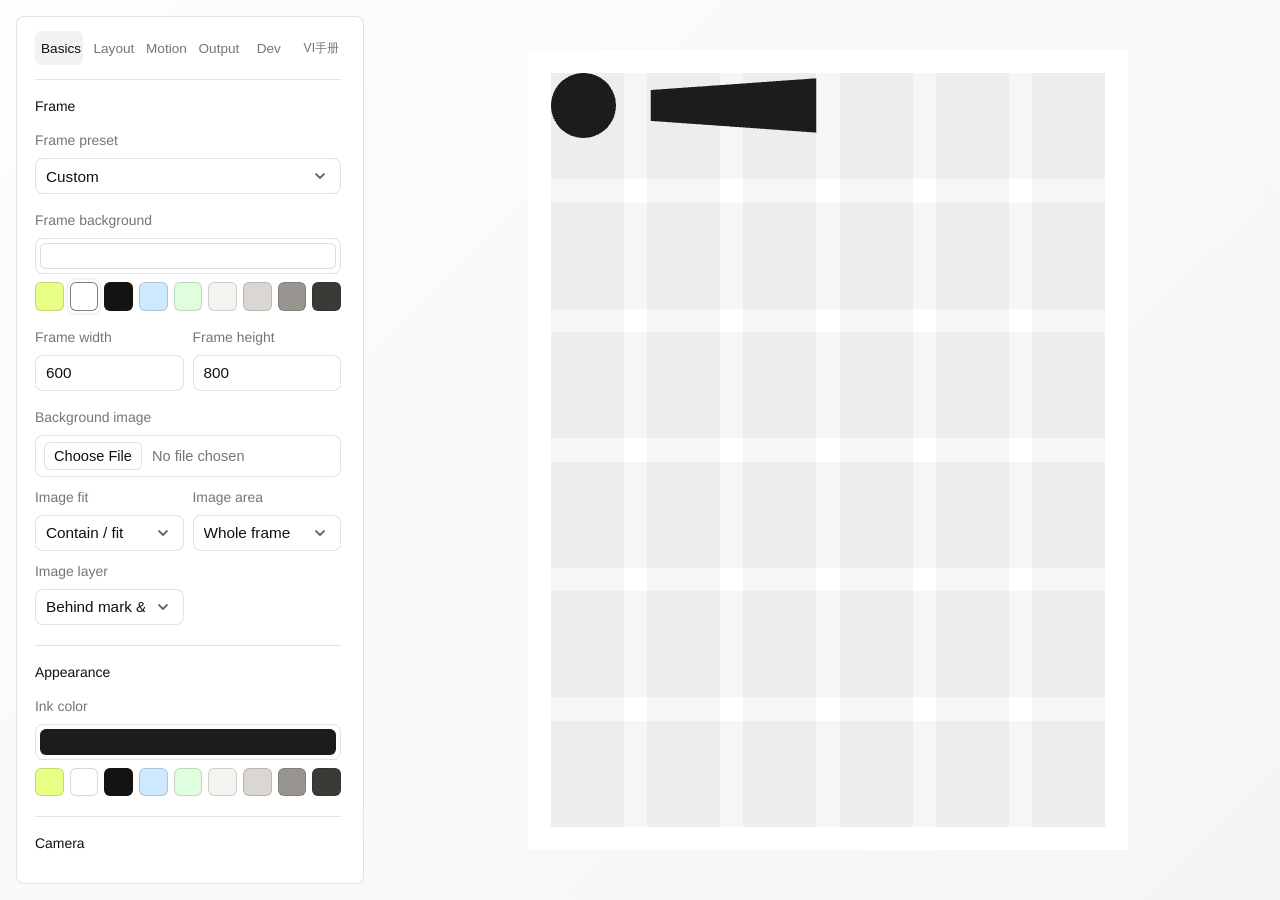
==== commit 1b20d892: "Add VI manual preview section" ====
--- a/index.html
+++ b/index.html
@@ -5,6 +5,7 @@
     <meta name="viewport" content="width=device-width, initial-scale=1.0" />
     <title>O.lab Studio</title>
     <link rel="stylesheet" href="./styles.css" />
+    <link rel="stylesheet" href="./vi-manual.css" />
   </head>
   <body>
     <aside class="ui-panel">
@@ -14,6 +15,7 @@
         <button class="ui-tab" type="button" data-tab-target="motion" aria-selected="false">Motion</button>
         <button class="ui-tab" type="button" data-tab-target="output" aria-selected="false">Output</button>
         <button class="ui-tab" type="button" data-tab-target="developer" aria-selected="false">Dev</button>
+        <button class="ui-tab" type="button" data-tab-target="vi-manual" aria-selected="false">VI手册</button>
       </nav>
 
       <section class="ui-section tab-panel is-active" data-tab-panel="foundation">
@@ -539,6 +541,47 @@
           </label>
         </section>
       </section>
+
+      <section class="ui-section tab-panel" data-tab-panel="vi-manual" hidden>
+        <div class="section-head">
+          <p class="section-index">06</p>
+          <div class="section-copy">
+            <h2>VI手册</h2>
+          </div>
+        </div>
+
+        <section class="ui-group">
+          <h2 class="group-title">Document</h2>
+          <p class="vi-panel-note">A 1920 × 1080 PDF-style preview for the visual identity manual.</p>
+          <dl class="vi-spec-list">
+            <div>
+              <dt>Canvas</dt>
+              <dd>1920 × 1080</dd>
+            </div>
+            <div>
+              <dt>Rows</dt>
+              <dd>10</dd>
+            </div>
+            <div>
+              <dt>Columns</dt>
+              <dd>14</dd>
+            </div>
+            <div>
+              <dt>Margin</dt>
+              <dd>50</dd>
+            </div>
+            <div>
+              <dt>Gutter</dt>
+              <dd>14</dd>
+            </div>
+          </dl>
+        </section>
+
+        <section class="ui-group">
+          <h2 class="group-title">Preview</h2>
+          <p class="copy-status">The manual lives in <span class="mono">vi-manual.js</span> and <span class="mono">vi-manual.css</span> so we can extend it separately from the motion system.</p>
+        </section>
+      </section>
     </aside>
 
     <main id="frame-shell">
@@ -574,6 +617,8 @@
       </div>
       <div id="resize-handle" aria-label="Resize frame" title="Drag to resize"></div>
     </main>
+
+    <section id="vi-manual-shell" aria-label="VI manual PDF preview" hidden></section>
 
     <script>
       (function () {
@@ -615,5 +660,6 @@
       })();
     </script>
     <script src="./main.js"></script>
+    <script src="./vi-manual.js"></script>
   </body>
 </html>
--- a/styles.css
+++ b/styles.css
@@ -115,7 +115,7 @@
   top: 0;
   z-index: 3;
   display: grid;
-  grid-template-columns: 1.2fr 0.95fr 1fr 0.95fr 0.75fr;
+  grid-template-columns: repeat(6, minmax(0, 1fr));
   gap: 5px;
   padding: 0;
   border: 0;
@@ -133,8 +133,13 @@
   font: inherit;
   font-size: 0.8rem;
   font-weight: 400;
+  white-space: nowrap;
   cursor: pointer;
   transition: background-color 140ms ease, color 140ms ease, box-shadow 140ms ease;
+}
+
+.ui-tab[data-tab-target="vi-manual"] {
+  font-size: 0.72rem;
 }
 
 .ui-tab:hover {
@@ -1909,6 +1914,19 @@
   color: var(--text);
 }
 
+.type-olab-wrap {
+  transform-style: flat;
+  will-change: auto;
+}
+
+.type-olab-svg {
+  transform-style: flat;
+  backface-visibility: hidden;
+  -webkit-backface-visibility: hidden;
+  will-change: auto;
+  shape-rendering: geometricPrecision;
+}
+
 #scene {
   position: relative;
   z-index: 2;
--- a/vi-manual.css
+++ b/vi-manual.css
@@ -0,0 +1,216 @@
+#vi-manual-shell {
+  position: fixed;
+  left: var(--vi-workspace-left, 0px);
+  top: 0;
+  right: 0;
+  bottom: 0;
+  z-index: 2;
+  display: flex;
+  align-items: center;
+  justify-content: center;
+  padding: 28px;
+  pointer-events: auto;
+}
+
+#vi-manual-shell[hidden] {
+  display: none;
+}
+
+body.vi-manual-active #frame-shell {
+  visibility: hidden;
+  pointer-events: none;
+}
+
+.vi-panel-note {
+  margin: 0;
+  color: var(--muted);
+  font-size: 0.8rem;
+  line-height: 1.45;
+}
+
+.vi-spec-list {
+  display: grid;
+  gap: 8px;
+  margin: 0;
+  padding: 0;
+}
+
+.vi-spec-list div {
+  display: grid;
+  grid-template-columns: 1fr auto;
+  gap: 12px;
+  padding: 8px 0;
+  border-bottom: 1px solid var(--border);
+}
+
+.vi-spec-list div:last-child {
+  border-bottom: 0;
+}
+
+.vi-spec-list dt,
+.vi-spec-list dd {
+  margin: 0;
+  font-size: 0.8rem;
+}
+
+.vi-spec-list dt {
+  color: var(--muted);
+}
+
+.vi-spec-list dd {
+  color: var(--text);
+}
+
+.mono {
+  font-family: var(--type-font);
+  font-size: 0.76em;
+}
+
+.vi-viewer {
+  display: grid;
+  gap: 8px;
+  justify-items: center;
+}
+
+.vi-viewer-meta {
+  display: flex;
+  align-items: center;
+  justify-content: flex-start;
+  width: var(--vi-scaled-width, 960px);
+  max-width: 100%;
+  color: rgba(19, 20, 17, 0.32);
+  font-size: 14px;
+  letter-spacing: 0;
+}
+
+.vi-page-frame {
+  position: relative;
+  width: var(--vi-scaled-width, 960px);
+  height: var(--vi-scaled-height, 540px);
+}
+
+.vi-page {
+  position: absolute;
+  left: 0;
+  top: 0;
+  width: 1920px;
+  height: 1080px;
+  overflow: hidden;
+  background: #ffffff;
+  color: #131411;
+  font-family: var(--ui-font);
+  transform: scale(var(--vi-scale, 0.5));
+  transform-origin: 0 0;
+}
+
+.vi-grid,
+.vi-page-content {
+  position: absolute;
+  inset: 50px;
+  display: grid;
+  gap: 14px;
+  pointer-events: none;
+}
+
+.vi-grid-columns,
+.vi-page-content {
+  grid-template-columns: repeat(14, minmax(0, 1fr));
+}
+
+.vi-grid-rows,
+.vi-page-content {
+  grid-template-rows: repeat(10, minmax(0, 1fr));
+}
+
+.vi-grid-columns {
+  grid-template-rows: 1fr;
+}
+
+.vi-grid-rows {
+  grid-template-columns: 1fr;
+}
+
+.vi-grid-columns span,
+.vi-grid-rows span {
+  border: 0;
+}
+
+.vi-grid-columns span {
+  background: rgba(255, 192, 192, 0.1);
+}
+
+.vi-grid-rows span {
+  background: rgba(255, 178, 178, 0.1);
+}
+
+.vi-grid-rows {
+  mix-blend-mode: multiply;
+}
+
+.vi-page-content {
+  z-index: 2;
+  align-items: start;
+}
+
+.vi-template-brand,
+.vi-template-section,
+.vi-template-version,
+.vi-template-title,
+.vi-template-body,
+.vi-template-page {
+  margin: 0;
+  color: #3c3a36;
+  font-weight: 400;
+}
+
+.vi-template-brand {
+  grid-column: 1 / span 2;
+  grid-row: 1;
+  align-self: start;
+  font-size: 19px;
+  line-height: 1;
+}
+
+.vi-template-section {
+  grid-column: 5 / span 2;
+  grid-row: 1;
+  align-self: start;
+  font-size: 19px;
+  line-height: 1;
+}
+
+.vi-template-version {
+  grid-column: 14;
+  grid-row: 1;
+  justify-self: end;
+  align-self: start;
+  font-size: 19px;
+  line-height: 1;
+}
+
+.vi-template-title {
+  grid-column: 1 / span 3;
+  grid-row: 2;
+  align-self: start;
+  font-size: 42px;
+  line-height: 1;
+  letter-spacing: -0.025em;
+}
+
+.vi-template-body {
+  grid-column: 1 / span 3;
+  grid-row: 4 / span 2;
+  align-self: start;
+  color: rgba(60, 58, 54, 0.42);
+  font-size: 19px;
+  line-height: 1.42;
+  letter-spacing: 0;
+}
+
+.vi-template-page {
+  grid-column: 1;
+  grid-row: 10;
+  align-self: end;
+  font-size: 17px;
+  line-height: 1;
+}
